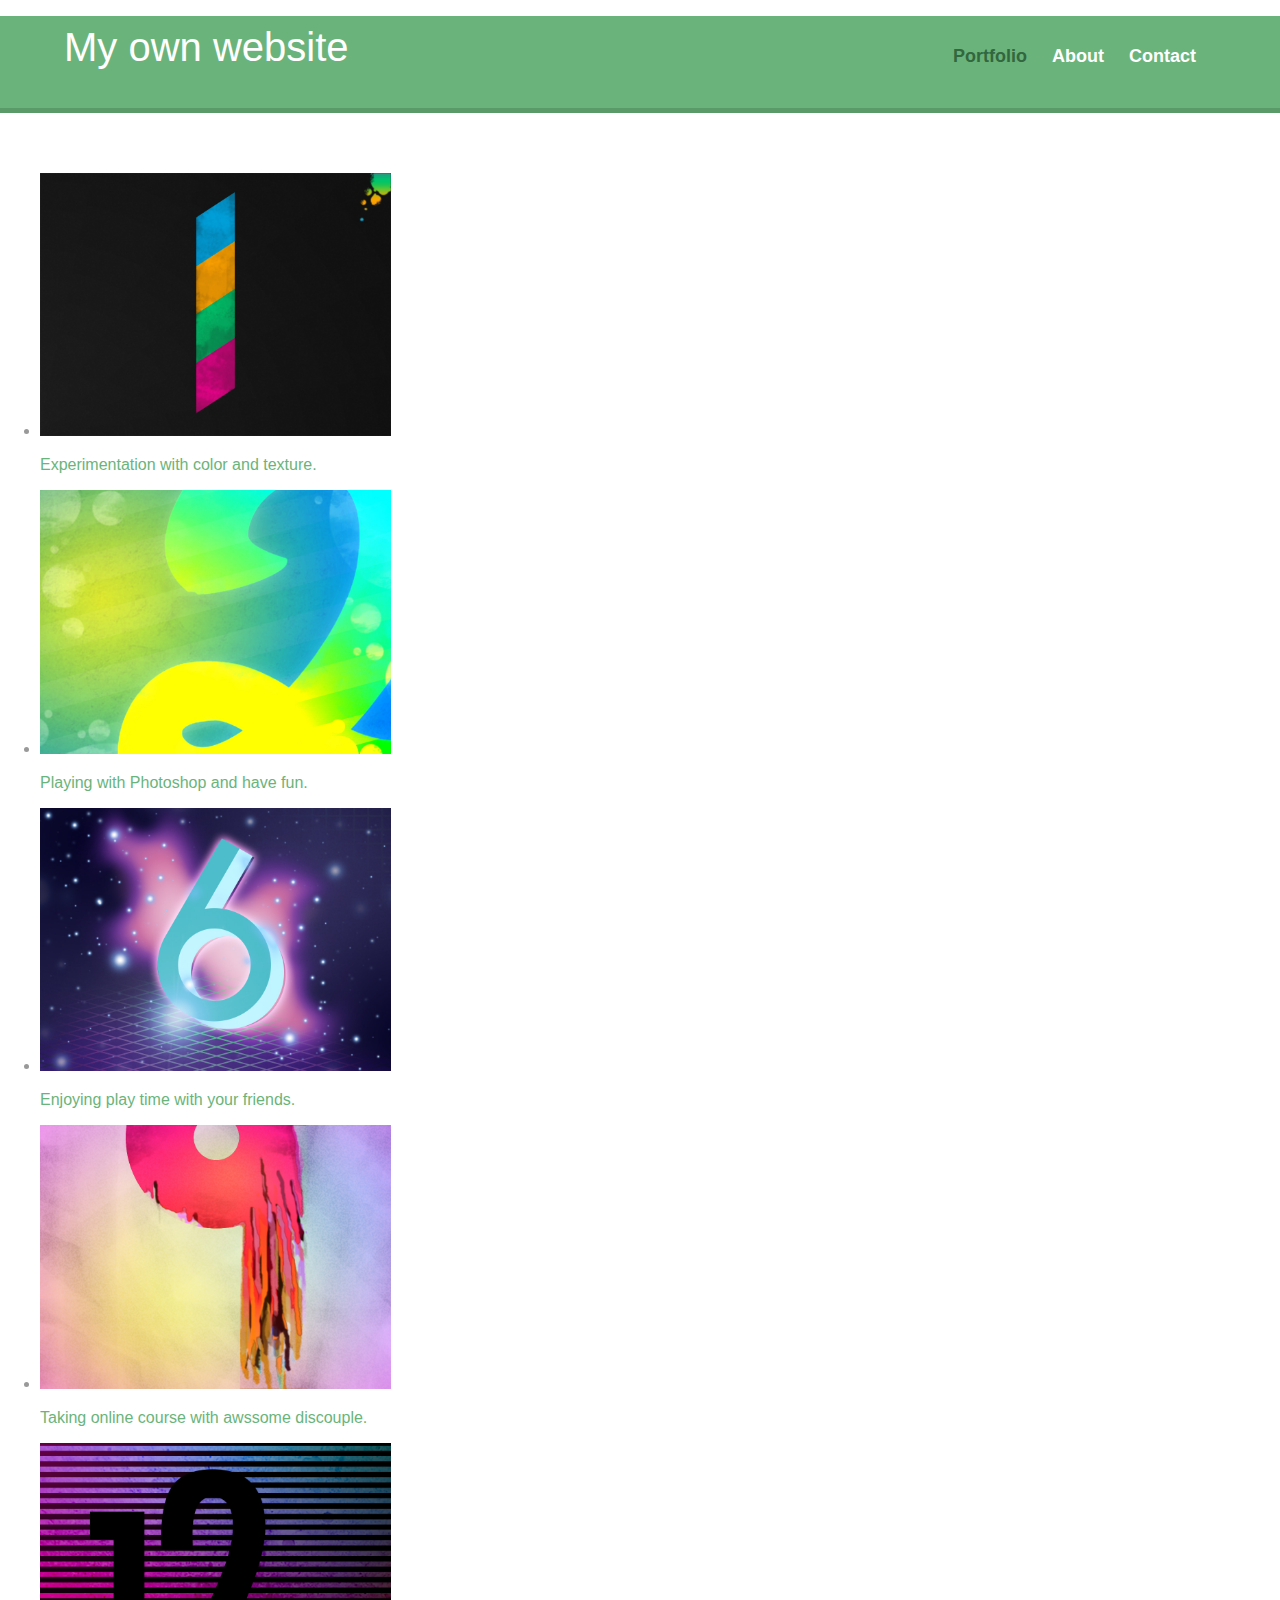
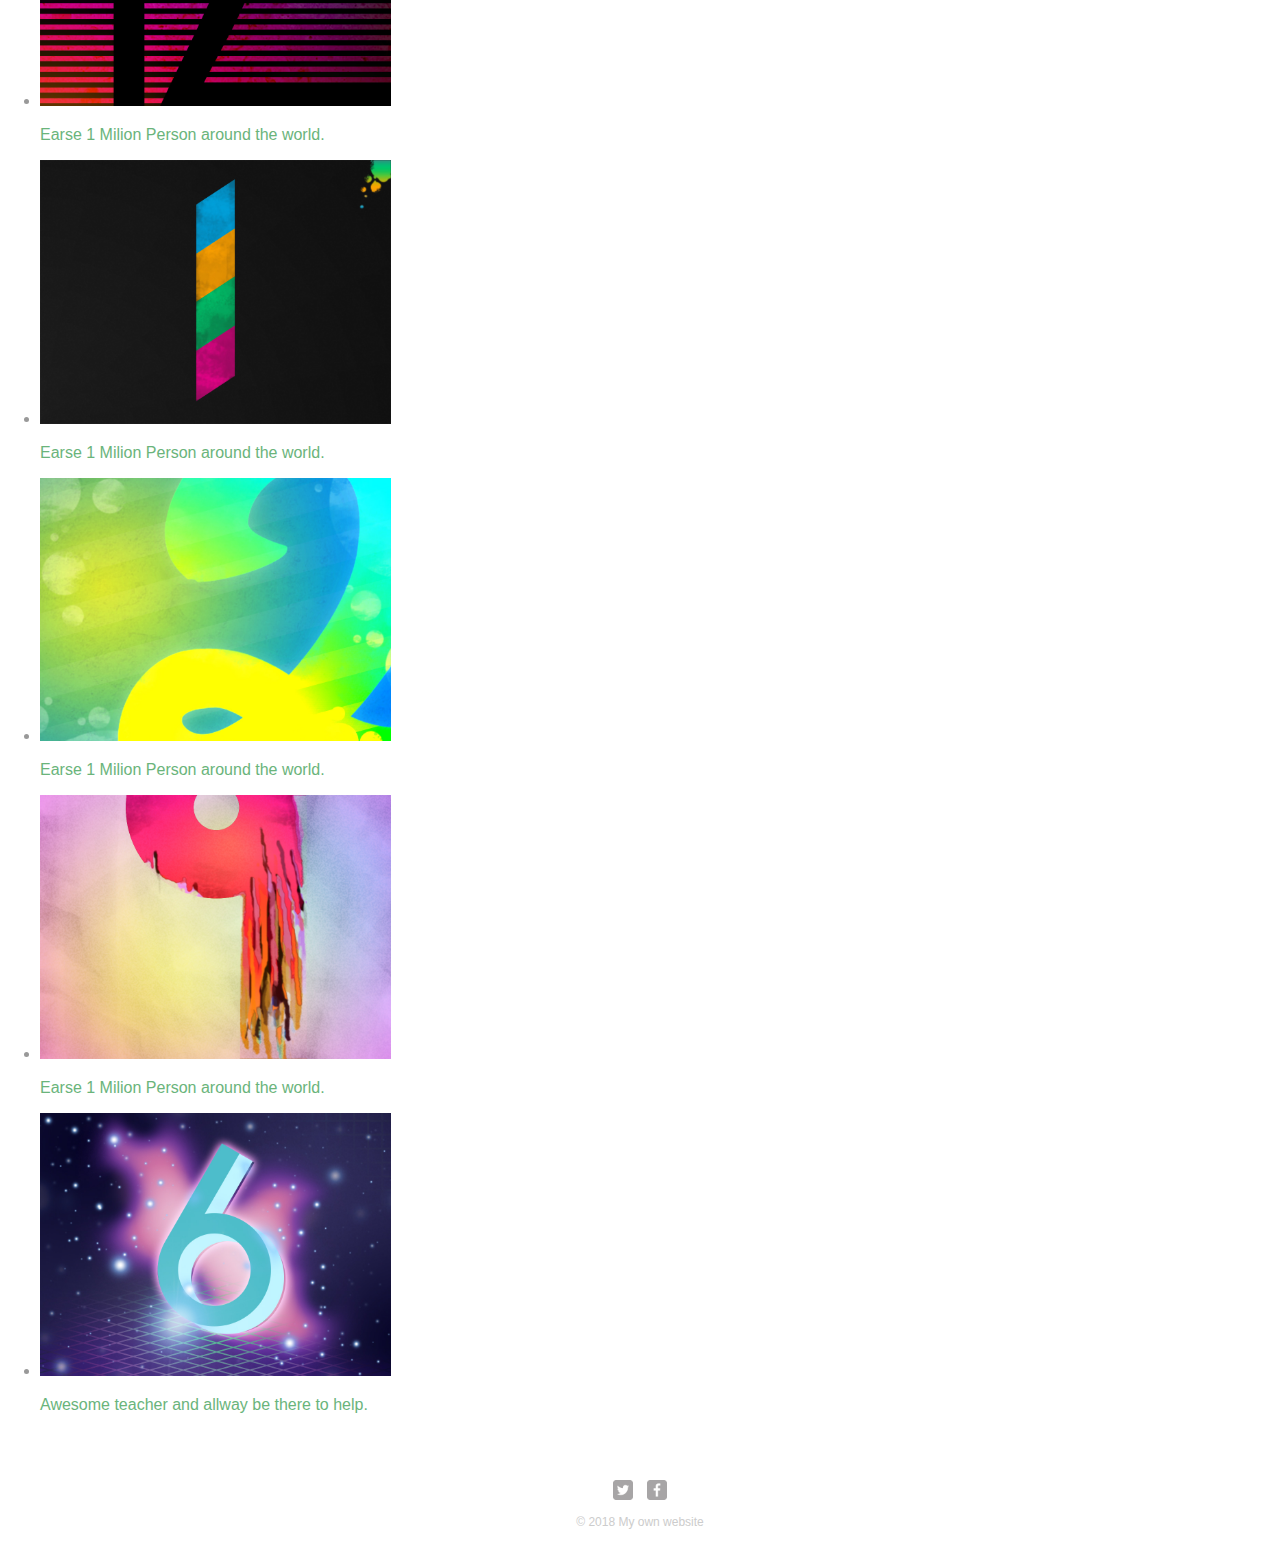
==== HTML_CSS_Demo/index.html @ 59f2068a "Fix layout" ====
<!DOCTYPE html>
<html>
<head>
	<meta charset="utf-8">
	<title>I'm bossing you around!</title>
	<link rel="stylesheet" href="css/normalize.css"/>
	<link rel="stylesheet" href="css/main.css"/>
	<link rel="stylesheet" href="css/responsive.css"/>
	<meta name="viewport" content="width=device-width, initial-scale=1.0">
</head>
<body>
	<header>
		<a href="index.html" id="logo">
			<h1>My own website</h1>
			<h2>Designer</h2>
		</a>
		<nav>
			<ul>
				<li><a href="index.html" class="selected">Portfolio</a></li>
				<li><a href="about.html">About</a></li>
				<li><a href="contact.html">Contact</a></li>
			</ul>
		</nav>
	</header>
	<div id="wrapper">
	<section>
		<ul id="gallery">
			<li>
				<a href="img/numbers-01.jpg">
					<img src="img/numbers-01.jpg" alt="no1">
					<p>Experimentation with color and texture.</p>
				</a>
			</li>
			
			<li>
				<a href="img/numbers-02.jpg">
					<img src="img/numbers-02.jpg" alt="no1">
					<p>Playing with Photoshop and have fun.</p>
				</a>
			</li>
			
			<li>
				<a href="img/numbers-06.jpg">
					<img src="img/numbers-06.jpg" alt="no1">
					<p>Enjoying play time with your friends.</p>
				</a>
			</li>
			
			<li>
				<a href="img/numbers-09.jpg">
					<img src="img/numbers-09.jpg" alt="no1">
					<p>Taking online course with awssome discouple.</p>
				</a>
			</li>
			
			<li>
				<a href="img/numbers-12.jpg">
					<img src="img/numbers-12.jpg" alt="no1">
					<p>Earse 1 Milion Person around the world.</p>
				</a>
			</li>
			
			<li>
				<a href="img/numbers-01.jpg">
					<img src="img/numbers-01.jpg" alt="no1">
					<p>Earse 1 Milion Person around the world.</p>
				</a>
			</li>
			
			<li>
				<a href="img/numbers-02.jpg">
					<img src="img/numbers-02.jpg" alt="no1">
					<p>Earse 1 Milion Person around the world.</p>
				</a>
			</li>
			
			<li>
				<a href="img/numbers-09.jpg">
					<img src="img/numbers-09.jpg" alt="no1">
					<p>Earse 1 Milion Person around the world.</p>
				</a>
			</li>
			
			<li>
				<a href="img/numbers-06.jpg">
					<img src="img/numbers-06.jpg" alt="no1">
					<p>Awesome teacher and allway be there to help.</p>
				</a>
			</li>
		</ul>
	</section>
	<footer>
		<a href="https://twiter.com">
			<img src="img/twitter-wrap.png" alt="twitter-icon" class="social-icon"/>
		</a>
		<a href="https://fb.com" >
			<img src="img/facebook-wrap.png" alt="facebook-icon" class="social-icon"/>
		</a>
		<p>&copy; 2018 My own website</p>
	</footer>
	</div>
</body>
</html>
---- HTML_CSS_Demo/css/main.css ----
/*
	
*/

body{
  font-family: 'Open Sans', sans-serif;
  margin: 0;
  background-color: #fff;
  color: #999;
}
a {
  text-decoration: none;
  color: #6ab47b;
}
img {
  max-width: 100%;
  border: 0;
}

h1, h4 {
  color: #fff;
}
h4{
  margin: -5px 0 0;
  font-weight: normal;
}
/*
	Header
*/

header {
  float: left;
  width: 100%;
  background-color: #6ab47b;
  border-color: #599a68;
  margin-bottom: 50px;
 
}
#header-left{
  padding: 5px 0 0 0;
  margin-left: 0%;
}
#logo {
  text-align: center;
  margin: 0;
}

h1 {
  font-family: 'Changa One', sans-serif;
  margin: 15px 0;
  font-size: 1.75em;
  font-weight: normal;
  line-height: 0.8em;
}

h2 {
  font-size: 0.75em;
  margin: -5px 0 0;
  font-weight: normal;
}
main {

  max-width: 940px;
  margin: 0 auto;
  padding: 0 5%;
}

/*
	Nav
*/

nav {
  float: left;
  text-align: center;
  padding: 10px 0;
  margin: 20px 0 0;
  width: 100%;
}

nav ul {
  list-style: none;
  margin: 0 10px;
  padding: 0;
}

nav li {
  display: inline-block;
}
nav a {
  font-weight: 800;
  padding: 15px 10px;
}
nav a, nav a:visited {
  color: #fff;
}
nav a.selected, nav a:hover {
  color: #32673f;
}
/*
	Section
*/

#listImage {
  margin: 0;
  padding: 0;
  list-style: none;
}

#listImage li {
  float: left;
  width: 45%;
  margin: 2.5%;
  background-color: #f5f5f5;
  color: #bdc3c7;
}

#listImage li a p {
  margin: 0;
  padding: 5%;
  font-size: 0.75em;
  color: #bdc3c7
}

/*
	Footer
*/
footer {
  font-size: 0.75em;
  text-align: center;
  clear: both;
  padding-top: 50px;
  color: #ccc;
}
.social-icon {
  width: 20px;
  height: 20px;
  margin: 0 5px;
}
/* End Index.html */
/*Start contact.html: */
  #primary {
    width: 50%;
    float: left;
  }
  
  #secondary {
    width: 40%;
    float: right;
  }
/* End contact.html */
/* Start about.html: */
  
  .profile-photo {
    float: left;
    margin: 0 5% 80px 0;
  }
/* End about.html */
/* Start responsive */
@media screen and (min-width: 480px){
  #listImage li {
      width: 28%;
  }
  #listImage li:nth-child(3n + 1) {
    clear: left;
  }
}
@media screen and (min-width: 660px) {
  nav {
    background: none;
    float: right;
    margin-right: 5%;
    text-align: right;
    width: 45%;
  }
  
  #header-left {
    float: left;
    margin: 0 0 30px 0;
    margin-left: 5%;
    text-align: left;
    width: 45%;
  }
  #logo{
    text-align: left;
    margin: 0;
  }
  header {
    border-bottom: 5px solid #599a68;
    margin-bottom: 60px;
  }
}
/* End responsive */
---- HTML_CSS_Demo/css/responsive.css ----
@media screen and (min-width: 480px){
	
	/* 
	================ CONTACT PAGE ================
	*/
	#primary{
		width:50%;
		float:left;
	}
	#secondary{
		width:40%;
		float:right;
	}
	
	/*
	================= PORTFOLIO PAGE =================
	*/
	#gallery li{
		width:28.3333333%;
	}
	
	#gallery li:nth-child(3n+1){
		clear:left;
	}
	
	/*
	================== ABOUT PAGE ==============
	*/
	.profile-photo{
		float:left;
		margin:0 5% 80px 0;
	}
}
@media screen and (min-width: 660px){
	/*
	============== HEADER =================
	*/
	nav{
		background:none;
		float:right;
		font-size:1.125em;
		text-align:right;
		width:45%;
	}
	#logo{
		float:left;
		margin-left:5%;
		text-align:left;
		width:45%;
	}
	h1{
		font-size:2.5em;
	}
	h2{
		font-size:0.825em;
		margin-bottom:20px;
	}
	header{
		border-bottom:5px solid #599a68;
		margin-bottom:60px;
	}
}
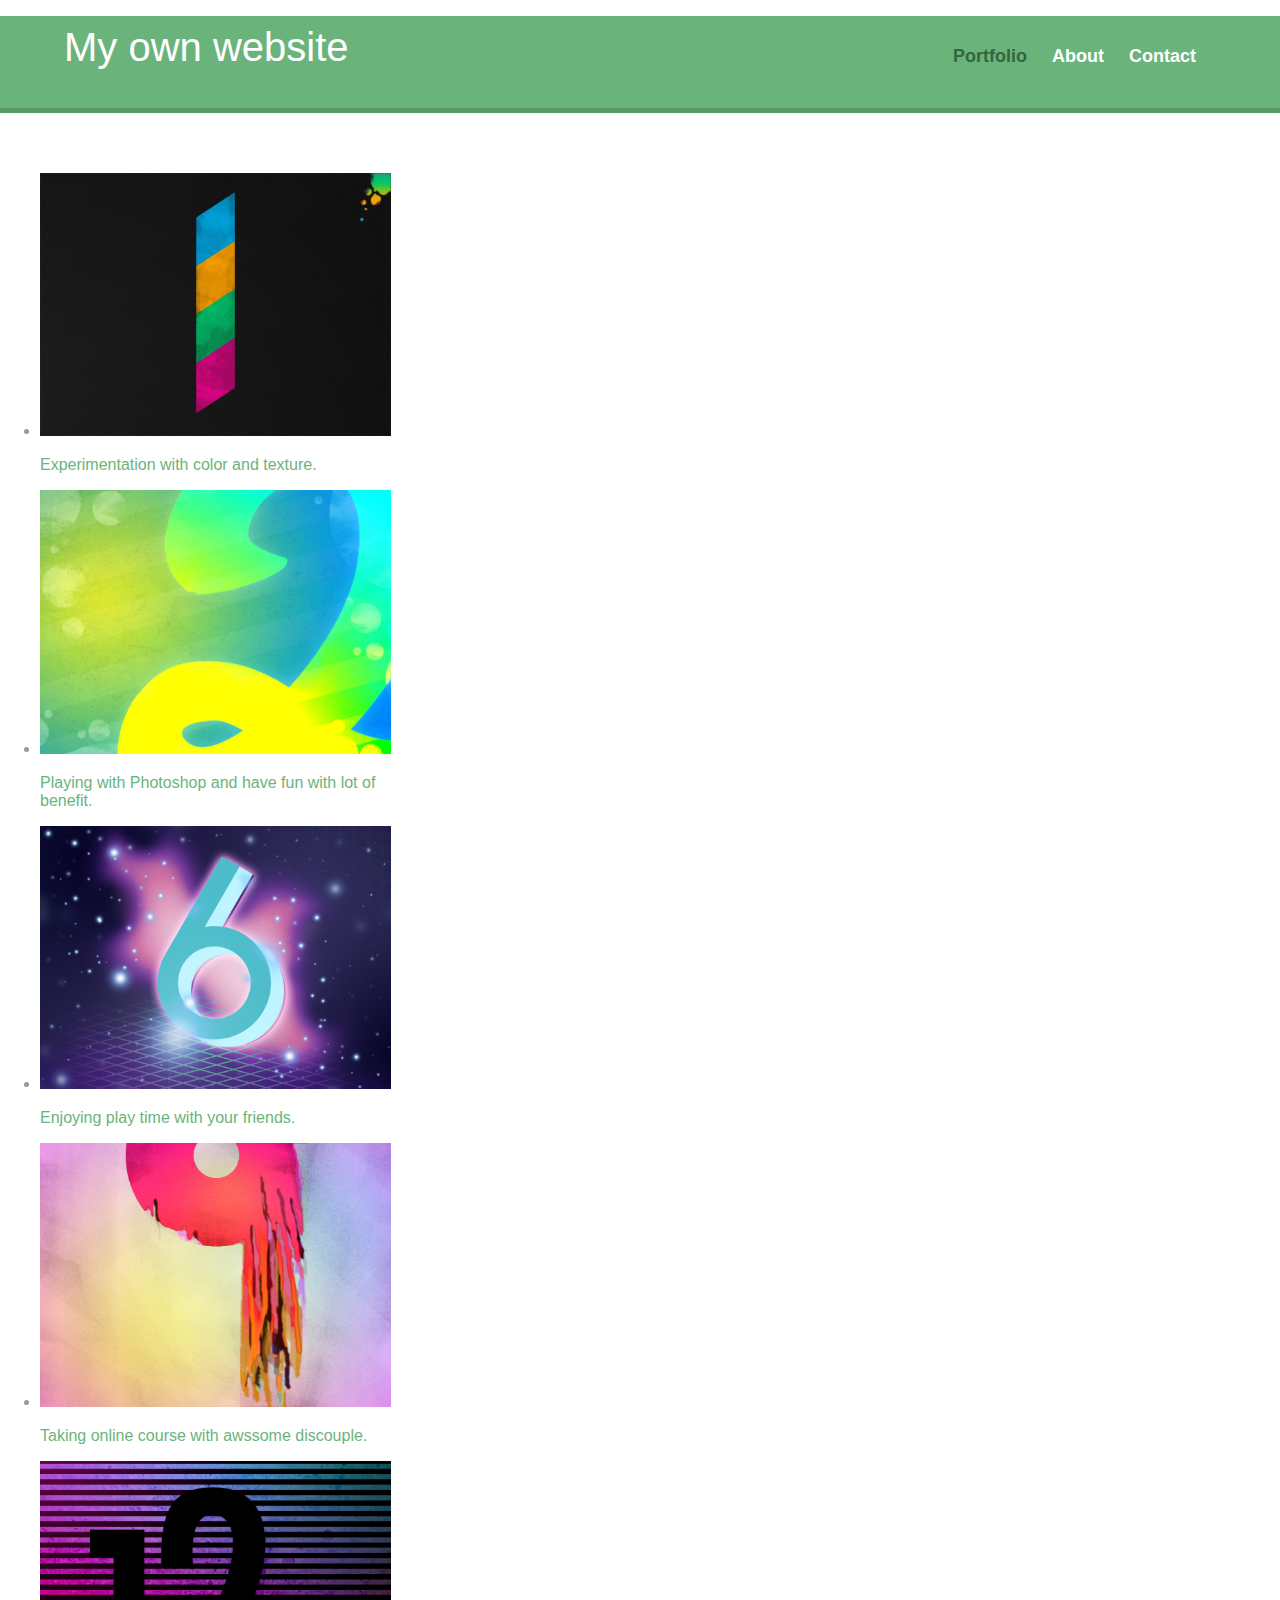
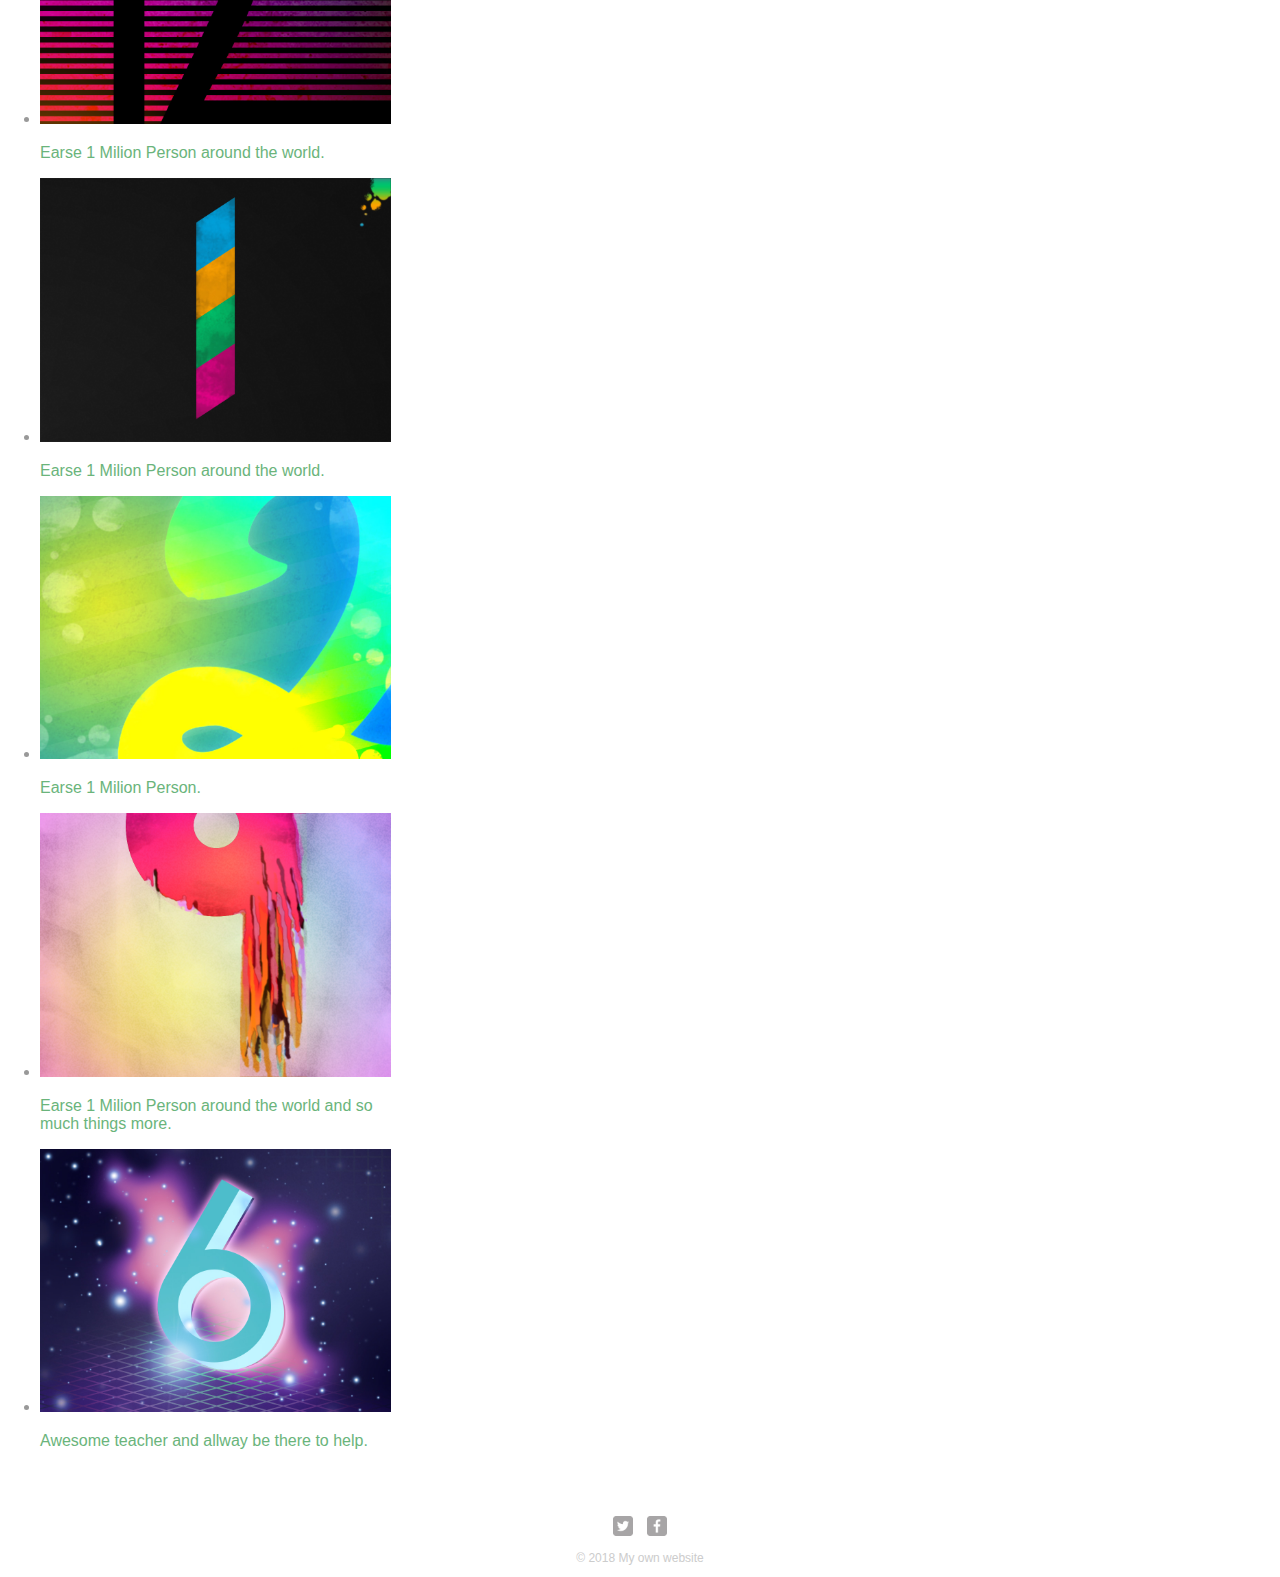
==== commit 447bf5e8: "Đã fix bug layout khi 2 cột với đô dài text khác nhau" ====
--- a/HTML_CSS_Demo/index.html
+++ b/HTML_CSS_Demo/index.html
@@ -35,7 +35,7 @@
 			<li>
 				<a href="img/numbers-02.jpg">
 					<img src="img/numbers-02.jpg" alt="no1">
-					<p>Playing with Photoshop and have fun.</p>
+					<p>Playing with Photoshop and have fun with lot of benefit.</p>
 				</a>
 			</li>
 			
@@ -70,14 +70,14 @@
 			<li>
 				<a href="img/numbers-02.jpg">
 					<img src="img/numbers-02.jpg" alt="no1">
-					<p>Earse 1 Milion Person around the world.</p>
+					<p>Earse 1 Milion Person.</p>
 				</a>
 			</li>
 			
 			<li>
 				<a href="img/numbers-09.jpg">
 					<img src="img/numbers-09.jpg" alt="no1">
-					<p>Earse 1 Milion Person around the world.</p>
+					<p>Earse 1 Milion Person around the world and so much things more.</p>
 				</a>
 			</li>
 			
--- a/HTML_CSS_Demo/css/responsive.css
+++ b/HTML_CSS_Demo/css/responsive.css
@@ -1,4 +1,8 @@
-
+@media screen and (max-width: 479px){
+	#gallery li:nth-child(2n){
+		clear:right;
+	}
+}
 @media screen and (min-width: 480px){
 	
 	/* 
@@ -23,6 +27,8 @@
 	#gallery li:nth-child(3n+1){
 		clear:left;
 	}
+	
+	
 	
 	/*
 	================== ABOUT PAGE ==============
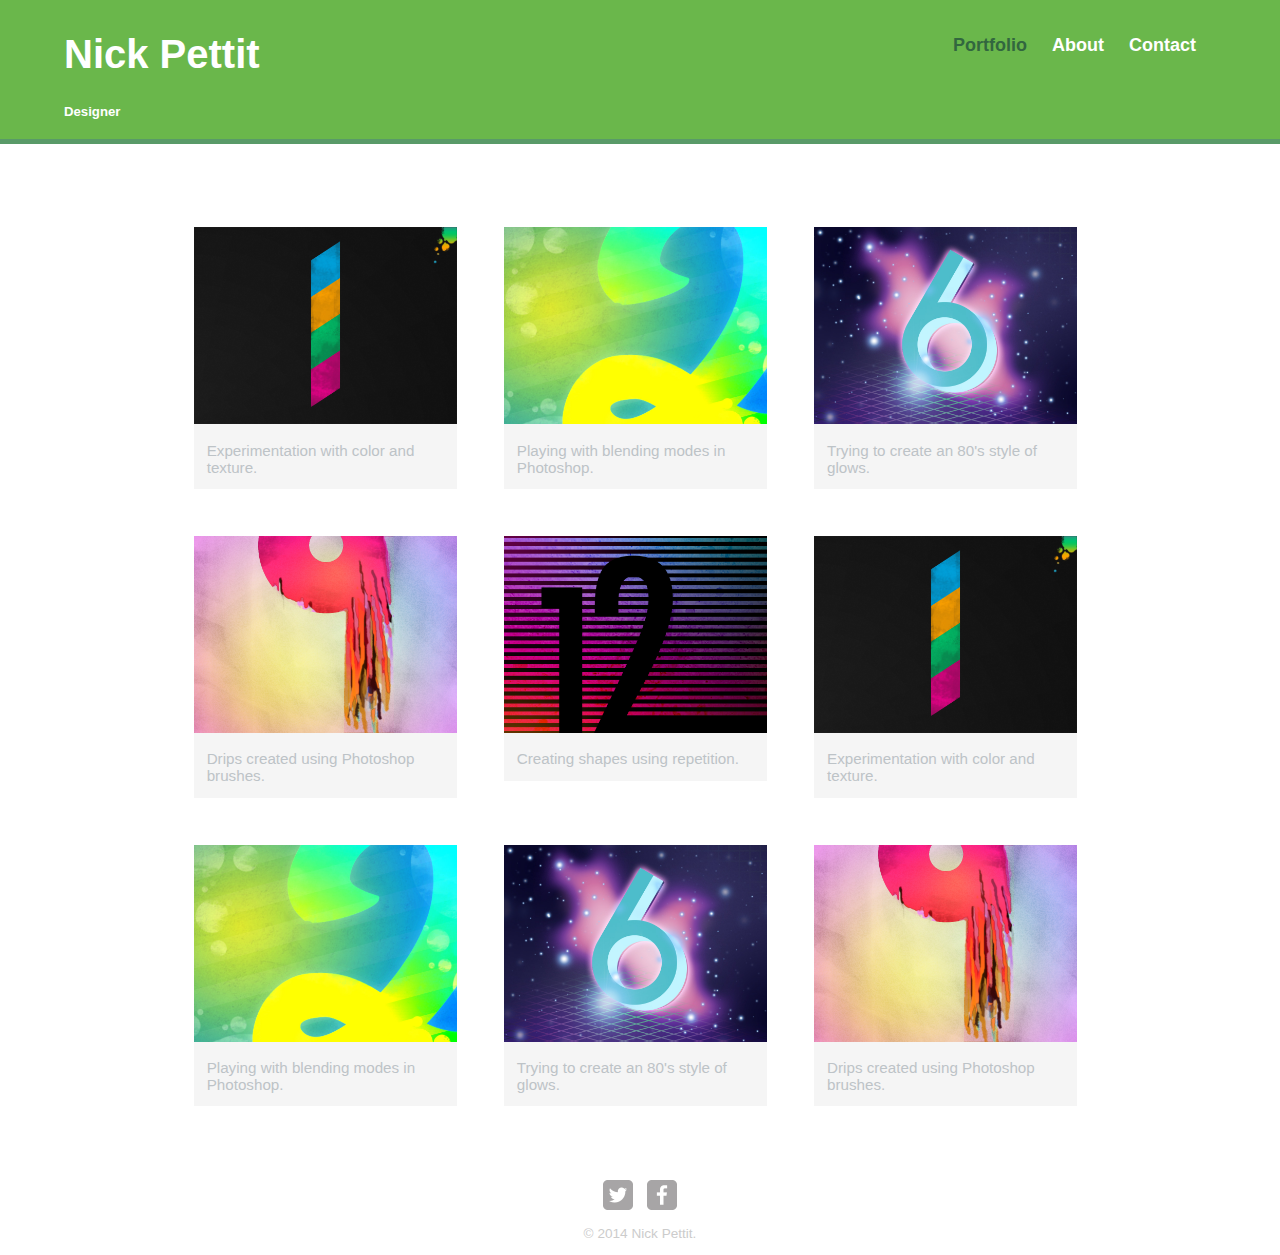
==== commit 08a483ac: "Add responsive" ====
--- a/HTML_CSS_Demo/index.html
+++ b/HTML_CSS_Demo/index.html
@@ -1,103 +1,101 @@
-<!DOCTYPE html>
 <html>
+
 <head>
-	<meta charset="utf-8">
-	<title>I'm bossing you around!</title>
-	<link rel="stylesheet" href="css/normalize.css"/>
-	<link rel="stylesheet" href="css/main.css"/>
-	<link rel="stylesheet" href="css/responsive.css"/>
-	<meta name="viewport" content="width=device-width, initial-scale=1.0">
+  <meta charset="utf-8">
+  <title>Nick Pettit Designer</title>
+  <link rel="stylesheet" href="css/normal.css">
+  <link rel="stylesheet" href="css/style.css">
+  <link rel="stylesheet" href="css/responsive.css">
+  <meta name="viewport" content="width=device-width, initial-sacle=1.0">
+
 </head>
+
 <body>
-	<header>
-		<a href="index.html" id="logo">
-			<h1>My own website</h1>
-			<h2>Designer</h2>
-		</a>
-		<nav>
-			<ul>
-				<li><a href="index.html" class="selected">Portfolio</a></li>
-				<li><a href="about.html">About</a></li>
-				<li><a href="contact.html">Contact</a></li>
-			</ul>
-		</nav>
-	</header>
-	<div id="wrapper">
-	<section>
-		<ul id="gallery">
-			<li>
-				<a href="img/numbers-01.jpg">
-					<img src="img/numbers-01.jpg" alt="no1">
-					<p>Experimentation with color and texture.</p>
-				</a>
-			</li>
-			
-			<li>
-				<a href="img/numbers-02.jpg">
-					<img src="img/numbers-02.jpg" alt="no1">
-					<p>Playing with Photoshop and have fun with lot of benefit.</p>
-				</a>
-			</li>
-			
-			<li>
-				<a href="img/numbers-06.jpg">
-					<img src="img/numbers-06.jpg" alt="no1">
-					<p>Enjoying play time with your friends.</p>
-				</a>
-			</li>
-			
-			<li>
-				<a href="img/numbers-09.jpg">
-					<img src="img/numbers-09.jpg" alt="no1">
-					<p>Taking online course with awssome discouple.</p>
-				</a>
-			</li>
-			
-			<li>
-				<a href="img/numbers-12.jpg">
-					<img src="img/numbers-12.jpg" alt="no1">
-					<p>Earse 1 Milion Person around the world.</p>
-				</a>
-			</li>
-			
-			<li>
-				<a href="img/numbers-01.jpg">
-					<img src="img/numbers-01.jpg" alt="no1">
-					<p>Earse 1 Milion Person around the world.</p>
-				</a>
-			</li>
-			
-			<li>
-				<a href="img/numbers-02.jpg">
-					<img src="img/numbers-02.jpg" alt="no1">
-					<p>Earse 1 Milion Person.</p>
-				</a>
-			</li>
-			
-			<li>
-				<a href="img/numbers-09.jpg">
-					<img src="img/numbers-09.jpg" alt="no1">
-					<p>Earse 1 Milion Person around the world and so much things more.</p>
-				</a>
-			</li>
-			
-			<li>
-				<a href="img/numbers-06.jpg">
-					<img src="img/numbers-06.jpg" alt="no1">
-					<p>Awesome teacher and allway be there to help.</p>
-				</a>
-			</li>
-		</ul>
-	</section>
-	<footer>
-		<a href="https://twiter.com">
-			<img src="img/twitter-wrap.png" alt="twitter-icon" class="social-icon"/>
-		</a>
-		<a href="https://fb.com" >
-			<img src="img/facebook-wrap.png" alt="facebook-icon" class="social-icon"/>
-		</a>
-		<p>&copy; 2018 My own website</p>
-	</footer>
-	</div>
+  <header>
+    <a href="index.html" id="logo">
+      <h1>Nick Pettit</h1>
+      <h2>Designer</h2>
+    </a>
+    <nav>
+      <ul>
+        <li><a href="index.html" class="selected">Portfolio</a></li>
+        <li><a href="about.html">About</a></li>
+        <li><a href="contact.html">Contact</a></li>
+      </ul>
+    </nav>
+  </header>
+  <div id="wrapper">
+    <section>
+      <ul id="gallery">
+        <li>
+          <a href="img/numbers-01.jpg">
+            <img src="img/numbers-01.jpg" alt="">
+            <p>Experimentation with color and texture.</p>
+          </a>
+        </li>
+        <li>
+          <a href="img/numbers-02.jpg">
+            <img src="img/numbers-02.jpg" alt="">
+            <p>Playing with blending modes in Photoshop.</p>
+          </a>
+        </li>
+        <li>
+          <a href="img/numbers-06.jpg">
+            <img src="img/numbers-06.jpg" alt="">
+            <p>Trying to create an 80's style of glows.</p>
+          </a>
+        </li>
+        <li>
+          <a href="img/numbers-09.jpg">
+            <img src="img/numbers-09.jpg" alt="">
+            <p>Drips created using Photoshop brushes.</p>
+          </a>
+        </li>
+        <li>
+          <a href="img/numbers-12.jpg">
+            <img src="img/numbers-12.jpg" alt="">
+            <p>Creating shapes using repetition.</p>
+          </a>
+        </li>
+        <li>
+            <a href="img/numbers-01.jpg">
+              <img src="img/numbers-01.jpg" alt="">
+              <p>Experimentation with color and texture.</p>
+            </a>
+          </li>
+          <li>
+            <a href="img/numbers-02.jpg">
+              <img src="img/numbers-02.jpg" alt="">
+              <p>Playing with blending modes in Photoshop.</p>
+            </a>
+          </li>
+          <li>
+            <a href="img/numbers-06.jpg">
+              <img src="img/numbers-06.jpg" alt="">
+              <p>Trying to create an 80's style of glows.</p>
+            </a>
+          </li>
+          <li>
+            <a href="img/numbers-09.jpg">
+              <img src="img/numbers-09.jpg" alt="">
+              <p>Drips created using Photoshop brushes.</p>
+            </a>
+          </li>
+          
+      </ul>
+    </section>
+    <footer>
+      <a href="http://twitter.com/nickrp">
+        <img src="img/twitter-wrap.png" 
+        alt="Twitter Logo"
+        class="social-icon"
+        ></a>
+      <a href="http://facebook.com/nickpettit">
+        <img src="img/facebook-wrap.png"
+         alt="Facebook Logo" class="social-icon"></a>
+      <p>&copy; 2014 Nick Pettit.</p>
+    </footer>
+  </div>
 </body>
-</html>
+
+</html>--- a/HTML_CSS_Demo/css/normal.css
+++ b/HTML_CSS_Demo/css/normal.css
@@ -0,0 +1,527 @@
+/*! normalize.css v1.1.0 | MIT License | git.io/normalize */
+
+/* ==========================================================================
+   HTML5 display definitions
+   ========================================================================== */
+
+/**
+ * Correct `block` display not defined in IE 6/7/8/9 and Firefox 3.
+ */
+
+ article,
+ aside,
+ details,
+ figcaption,
+ figure,
+ footer,
+ header,
+ hgroup,
+ main,
+ nav,
+ section,
+ summary {
+     display: block;
+ }
+ 
+ /**
+  * Correct `inline-block` display not defined in IE 6/7/8/9 and Firefox 3.
+  */
+ 
+ audio,
+ canvas,
+ video {
+     display: inline-block;
+     *display: inline;
+     *zoom: 1;
+ }
+ 
+ /**
+  * Prevent modern browsers from displaying `audio` without controls.
+  * Remove excess height in iOS 5 devices.
+  */
+ 
+ audio:not([controls]) {
+     display: none;
+     height: 0;
+ }
+ 
+ /**
+  * Address styling not present in IE 7/8/9, Firefox 3, and Safari 4.
+  * Known issue: no IE 6 support.
+  */
+ 
+ [hidden] {
+     display: none;
+ }
+ 
+ /* ==========================================================================
+    Base
+    ========================================================================== */
+ 
+ /**
+  * 1. Correct text resizing oddly in IE 6/7 when body `font-size` is set using
+  *    `em` units.
+  * 2. Prevent iOS text size adjust after orientation change, without disabling
+  *    user zoom.
+  */
+ 
+ html {
+     font-size: 100%; /* 1 */
+     -webkit-text-size-adjust: 100%; /* 2 */
+     -ms-text-size-adjust: 100%; /* 2 */
+ }
+ 
+ /**
+  * Address `font-family` inconsistency between `textarea` and other form
+  * elements.
+  */
+ 
+ html,
+ button,
+ input,
+ select,
+ textarea {
+     font-family: sans-serif;
+ }
+ 
+ /**
+  * Address margins handled incorrectly in IE 6/7.
+  */
+ 
+ body {
+     margin: 0;
+ }
+ 
+ /* ==========================================================================
+    Links
+    ========================================================================== */
+ 
+ /**
+  * Address `outline` inconsistency between Chrome and other browsers.
+  */
+ 
+ a:focus {
+     outline: thin dotted;
+ }
+ 
+ /**
+  * Improve readability when focused and also mouse hovered in all browsers.
+  */
+ 
+ a:active,
+ a:hover {
+     outline: 0;
+ }
+ 
+ /* ==========================================================================
+    Typography
+    ========================================================================== */
+ 
+ /**
+  * Address font sizes and margins set differently in IE 6/7.
+  * Address font sizes within `section` and `article` in Firefox 4+, Safari 5,
+  * and Chrome.
+  */
+ 
+ h1 {
+     font-size: 2em;
+     margin: 0.67em 0;
+ }
+ 
+ h2 {
+     font-size: 1.5em;
+     margin: 0.83em 0;
+ }
+ 
+ h3 {
+     font-size: 1.17em;
+     margin: 1em 0;
+ }
+ 
+ h4 {
+     font-size: 1em;
+     margin: 1.33em 0;
+ }
+ 
+ h5 {
+     font-size: 0.83em;
+     margin: 1.67em 0;
+ }
+ 
+ h6 {
+     font-size: 0.67em;
+     margin: 2.33em 0;
+ }
+ 
+ /**
+  * Address styling not present in IE 7/8/9, Safari 5, and Chrome.
+  */
+ 
+ abbr[title] {
+     border-bottom: 1px dotted;
+ }
+ 
+ /**
+  * Address style set to `bolder` in Firefox 3+, Safari 4/5, and Chrome.
+  */
+ 
+ b,
+ strong {
+     font-weight: bold;
+ }
+ 
+ blockquote {
+     margin: 1em 40px;
+ }
+ 
+ /**
+  * Address styling not present in Safari 5 and Chrome.
+  */
+ 
+ dfn {
+     font-style: italic;
+ }
+ 
+ /**
+  * Address differences between Firefox and other browsers.
+  * Known issue: no IE 6/7 normalization.
+  */
+ 
+ hr {
+     -moz-box-sizing: content-box;
+     box-sizing: content-box;
+     height: 0;
+ }
+ 
+ /**
+  * Address styling not present in IE 6/7/8/9.
+  */
+ 
+ mark {
+     background: #ff0;
+     color: #000;
+ }
+ 
+ /**
+  * Address margins set differently in IE 6/7.
+  */
+ 
+ p,
+ pre {
+     margin: 1em 0;
+ }
+ 
+ /**
+  * Correct font family set oddly in IE 6, Safari 4/5, and Chrome.
+  */
+ 
+ code,
+ kbd,
+ pre,
+ samp {
+     font-family: monospace, serif;
+     _font-family: 'courier new', monospace;
+     font-size: 1em;
+ }
+ 
+ /**
+  * Improve readability of pre-formatted text in all browsers.
+  */
+ 
+ pre {
+     white-space: pre;
+     white-space: pre-wrap;
+     word-wrap: break-word;
+ }
+ 
+ /**
+  * Address CSS quotes not supported in IE 6/7.
+  */
+ 
+ q {
+     quotes: none;
+ }
+ 
+ /**
+  * Address `quotes` property not supported in Safari 4.
+  */
+ 
+ q:before,
+ q:after {
+     content: '';
+     content: none;
+ }
+ 
+ /**
+  * Address inconsistent and variable font size in all browsers.
+  */
+ 
+ small {
+     font-size: 80%;
+ }
+ 
+ /**
+  * Prevent `sub` and `sup` affecting `line-height` in all browsers.
+  */
+ 
+ sub,
+ sup {
+     font-size: 75%;
+     line-height: 0;
+     position: relative;
+     vertical-align: baseline;
+ }
+ 
+ sup {
+     top: -0.5em;
+ }
+ 
+ sub {
+     bottom: -0.25em;
+ }
+ 
+ /* ==========================================================================
+    Lists
+    ========================================================================== */
+ 
+ /**
+  * Address margins set differently in IE 6/7.
+  */
+ 
+ dl,
+ menu,
+ ol,
+ ul {
+     margin: 1em 0;
+ }
+ 
+ dd {
+     margin: 0 0 0 40px;
+ }
+ 
+ /**
+  * Address paddings set differently in IE 6/7.
+  */
+ 
+ menu,
+ ol,
+ ul {
+     padding: 0 0 0 40px;
+ }
+ 
+ /**
+  * Correct list images handled incorrectly in IE 7.
+  */
+ 
+ nav ul,
+ nav ol {
+     list-style: none;
+     list-style-image: none;
+ }
+ 
+ /* ==========================================================================
+    Embedded content
+    ========================================================================== */
+ 
+ /**
+  * 1. Remove border when inside `a` element in IE 6/7/8/9 and Firefox 3.
+  * 2. Improve image quality when scaled in IE 7.
+  */
+ 
+ img {
+     border: 0; /* 1 */
+     -ms-interpolation-mode: bicubic; /* 2 */
+ }
+ 
+ /**
+  * Correct overflow displayed oddly in IE 9.
+  */
+ 
+ svg:not(:root) {
+     overflow: hidden;
+ }
+ 
+ /* ==========================================================================
+    Figures
+    ========================================================================== */
+ 
+ /**
+  * Address margin not present in IE 6/7/8/9, Safari 5, and Opera 11.
+  */
+ 
+ figure {
+     margin: 0;
+ }
+ 
+ /* ==========================================================================
+    Forms
+    ========================================================================== */
+ 
+ /**
+  * Correct margin displayed oddly in IE 6/7.
+  */
+ 
+ form {
+     margin: 0;
+ }
+ 
+ /**
+  * Define consistent border, margin, and padding.
+  */
+ 
+ fieldset {
+     border: 1px solid #c0c0c0;
+     margin: 0 2px;
+     padding: 0.35em 0.625em 0.75em;
+ }
+ 
+ /**
+  * 1. Correct color not being inherited in IE 6/7/8/9.
+  * 2. Correct text not wrapping in Firefox 3.
+  * 3. Correct alignment displayed oddly in IE 6/7.
+  */
+ 
+ legend {
+     border: 0; /* 1 */
+     padding: 0;
+     white-space: normal; /* 2 */
+     *margin-left: -7px; /* 3 */
+ }
+ 
+ /**
+  * 1. Correct font size not being inherited in all browsers.
+  * 2. Address margins set differently in IE 6/7, Firefox 3+, Safari 5,
+  *    and Chrome.
+  * 3. Improve appearance and consistency in all browsers.
+  */
+ 
+ button,
+ input,
+ select,
+ textarea {
+     font-size: 100%; /* 1 */
+     margin: 0; /* 2 */
+     vertical-align: baseline; /* 3 */
+     *vertical-align: middle; /* 3 */
+ }
+ 
+ /**
+  * Address Firefox 3+ setting `line-height` on `input` using `!important` in
+  * the UA stylesheet.
+  */
+ 
+ button,
+ input {
+     line-height: normal;
+ }
+ 
+ /**
+  * Address inconsistent `text-transform` inheritance for `button` and `select`.
+  * All other form control elements do not inherit `text-transform` values.
+  * Correct `button` style inheritance in Chrome, Safari 5+, and IE 6+.
+  * Correct `select` style inheritance in Firefox 4+ and Opera.
+  */
+ 
+ button,
+ select {
+     text-transform: none;
+ }
+ 
+ /**
+  * 1. Avoid the WebKit bug in Android 4.0.* where (2) destroys native `audio`
+  *    and `video` controls.
+  * 2. Correct inability to style clickable `input` types in iOS.
+  * 3. Improve usability and consistency of cursor style between image-type
+  *    `input` and others.
+  * 4. Remove inner spacing in IE 7 without affecting normal text inputs.
+  *    Known issue: inner spacing remains in IE 6.
+  */
+ 
+ button,
+ html input[type="button"], /* 1 */
+ input[type="reset"],
+ input[type="submit"] {
+     -webkit-appearance: button; /* 2 */
+     cursor: pointer; /* 3 */
+     *overflow: visible;  /* 4 */
+ }
+ 
+ /**
+  * Re-set default cursor for disabled elements.
+  */
+ 
+ button[disabled],
+ html input[disabled] {
+     cursor: default;
+ }
+ 
+ /**
+  * 1. Address box sizing set to content-box in IE 8/9.
+  * 2. Remove excess padding in IE 8/9.
+  * 3. Remove excess padding in IE 7.
+  *    Known issue: excess padding remains in IE 6.
+  */
+ 
+ input[type="checkbox"],
+ input[type="radio"] {
+     box-sizing: border-box; /* 1 */
+     padding: 0; /* 2 */
+     *height: 13px; /* 3 */
+     *width: 13px; /* 3 */
+ }
+ 
+ /**
+  * 1. Address `appearance` set to `searchfield` in Safari 5 and Chrome.
+  * 2. Address `box-sizing` set to `border-box` in Safari 5 and Chrome
+  *    (include `-moz` to future-proof).
+  */
+ 
+ input[type="search"] {
+     -webkit-appearance: textfield; /* 1 */
+     -moz-box-sizing: content-box;
+     -webkit-box-sizing: content-box; /* 2 */
+     box-sizing: content-box;
+ }
+ 
+ /**
+  * Remove inner padding and search cancel button in Safari 5 and Chrome
+  * on OS X.
+  */
+ 
+ input[type="search"]::-webkit-search-cancel-button,
+ input[type="search"]::-webkit-search-decoration {
+     -webkit-appearance: none;
+ }
+ 
+ /**
+  * Remove inner padding and border in Firefox 3+.
+  */
+ 
+ button::-moz-focus-inner,
+ input::-moz-focus-inner {
+     border: 0;
+     padding: 0;
+ }
+ 
+ /**
+  * 1. Remove default vertical scrollbar in IE 6/7/8/9.
+  * 2. Improve readability and alignment in all browsers.
+  */
+ 
+ textarea {
+     overflow: auto; /* 1 */
+     vertical-align: top; /* 2 */
+ }
+ 
+ /* ==========================================================================
+    Tables
+    ========================================================================== */
+ 
+ /**
+  * Remove most spacing between table cells.
+  */
+ 
+ table {
+     border-collapse: collapse;
+     border-spacing: 0;
+ }--- a/HTML_CSS_Demo/css/style.css
+++ b/HTML_CSS_Demo/css/style.css
@@ -0,0 +1,140 @@
+a{
+  text-decoration: none;
+}
+#content{
+  max-width: 940px;
+  margin: 0 auto;
+  background-color: orange;
+  padding: 0 5%;
+}
+#logo{
+  text-align: center;
+  margin: 0;
+
+}
+a{
+  color: #6ab74b;
+}
+
+#wrapper {
+  max-width: 940px;
+  margin: 0 auto;
+  padding: 0 5%;
+}
+header{
+  background-color: #6ab74b;
+  border-color: #599a68;
+  float: left;
+  margin : 0 0 30px 0;
+  padding: 5px 0 0 0;
+  width: 100%;
+}
+h1,  h2{
+  color: #fff;
+}
+nav{
+  background: #599a68;
+text-align: center;
+font-weight: bold;
+padding: 10px 0;
+margin: 20px 0 0;
+}
+nav a, nav a:visited{
+  color:#fff;
+}
+nav a.selected, nav a:hover{
+  color: #32673f;
+}
+body{
+  background-color: #fff;
+  color: #999;
+}
+img{
+  max-width: 100%;
+}
+#gallery{
+  margin: 0;
+  padding: 0;
+  list-style: none;
+}
+#gallery li {
+  background-color: #f5f5f5;
+  float:left;
+  width: 45%;
+  margin: 2.5%;
+  color: #bdc3c7;
+ }
+ footer{
+  font-size: 0.85em;
+  text-align: center;
+  padding-top: 50px;
+  color: #ccc;
+  clear: both;
+ }
+ #gallery li a p{
+
+  margin: 0;
+  padding: 5%;
+  font-size: 0.95em;
+  color: #bdc3c7;
+
+
+ }
+ nav ul {
+   list-style: none;
+   margin: 0 10px;
+   padding :0;
+ }
+ nav li{
+   display: inline-block;
+ }
+ nav a{
+   font-weight: 800;
+   padding: 15px 10px;
+ }
+
+
+ .social-icon{
+   width: 30px;
+   height: 30px;
+   margin: 0 5px;
+ }
+ .profile-photo{
+   display: block;
+   max-width: 150px;
+   margin: 0 auto 30px;
+   border-radius: 100%;
+ }
+ h3{
+  margin: 0 0 1em 0;
+ }
+ .contact-info{
+list-style: none;
+padding: 0;
+margin: 0;
+font-size: 0.9em;
+
+ }
+ .contact-info a{
+   display: block;
+   min-height: 20px;
+   background-repeat: no-repeat;
+   background-size: 20px 20px;
+   padding: 0 0 0 30px;
+   margin: 0 0 10px;
+ }
+ .contact-info li.phone a{
+  background-image: url('../img/phone.png');
+
+ }
+ .contact-info li.mail a{
+  background-image: url('../img/mail.png');
+
+ }.contact-info li.twitter a{
+  background-image: url('../img/twitter.png');
+
+ }
+
+
+
+
--- a/HTML_CSS_Demo/css/responsive.css
+++ b/HTML_CSS_Demo/css/responsive.css
@@ -1,69 +1,53 @@
-@media screen and (max-width: 479px){
-	#gallery li:nth-child(2n){
-		clear:right;
-	}
+@media screen and (min-width: 500px){
+    #primary{
+        width: 50%;
+        float: left;
+
+    }
+    #secondary{
+        width: 40%;
+        float: right;
+    }
+     #gallery li{
+        width: 28%;
+    }
+    
+    #gallery li:nth-child(0n){
+    clear: left;
+    }
+    
+    .profile-photo{
+        float: left;
+        margin: 0 5% 80px 0;
+    }
+
+
+
 }
-@media screen and (min-width: 480px){
-	
-	/* 
-	================ CONTACT PAGE ================
-	*/
-	#primary{
-		width:50%;
-		float:left;
-	}
-	#secondary{
-		width:40%;
-		float:right;
-	}
-	
-	/*
-	================= PORTFOLIO PAGE =================
-	*/
-	#gallery li{
-		width:28.3333333%;
-	}
-	
-	#gallery li:nth-child(3n+1){
-		clear:left;
-	}
-	
-	
-	
-	/*
-	================== ABOUT PAGE ==============
-	*/
-	.profile-photo{
-		float:left;
-		margin:0 5% 80px 0;
-	}
-}
-@media screen and (min-width: 660px){
-	/*
-	============== HEADER =================
-	*/
-	nav{
-		background:none;
-		float:right;
-		font-size:1.125em;
-		text-align:right;
-		width:45%;
-	}
-	#logo{
-		float:left;
-		margin-left:5%;
-		text-align:left;
-		width:45%;
-	}
-	h1{
-		font-size:2.5em;
-	}
-	h2{
-		font-size:0.825em;
-		margin-bottom:20px;
-	}
-	header{
-		border-bottom:5px solid #599a68;
-		margin-bottom:60px;
-	}
+@media screen and (min-width: 700px) {
+    nav {
+        background:none;
+        float: right;
+        font-size: 1.125em;
+        margin-right: 5%;
+        text-align: right;
+        width: 45%;
+    }
+    #logo{
+        float: left;
+        margin-left: 5%;
+        text-align: left;
+        width: 45%;
+    }
+    h1{
+        font-size: 2.5em;
+    }
+    h2{
+        font-size: 0.825em;
+        margin-bottom: 20px;
+    }
+    header{
+        border-bottom: 5px solid #599a68;
+        margin-bottom: 60px;
+    }
 }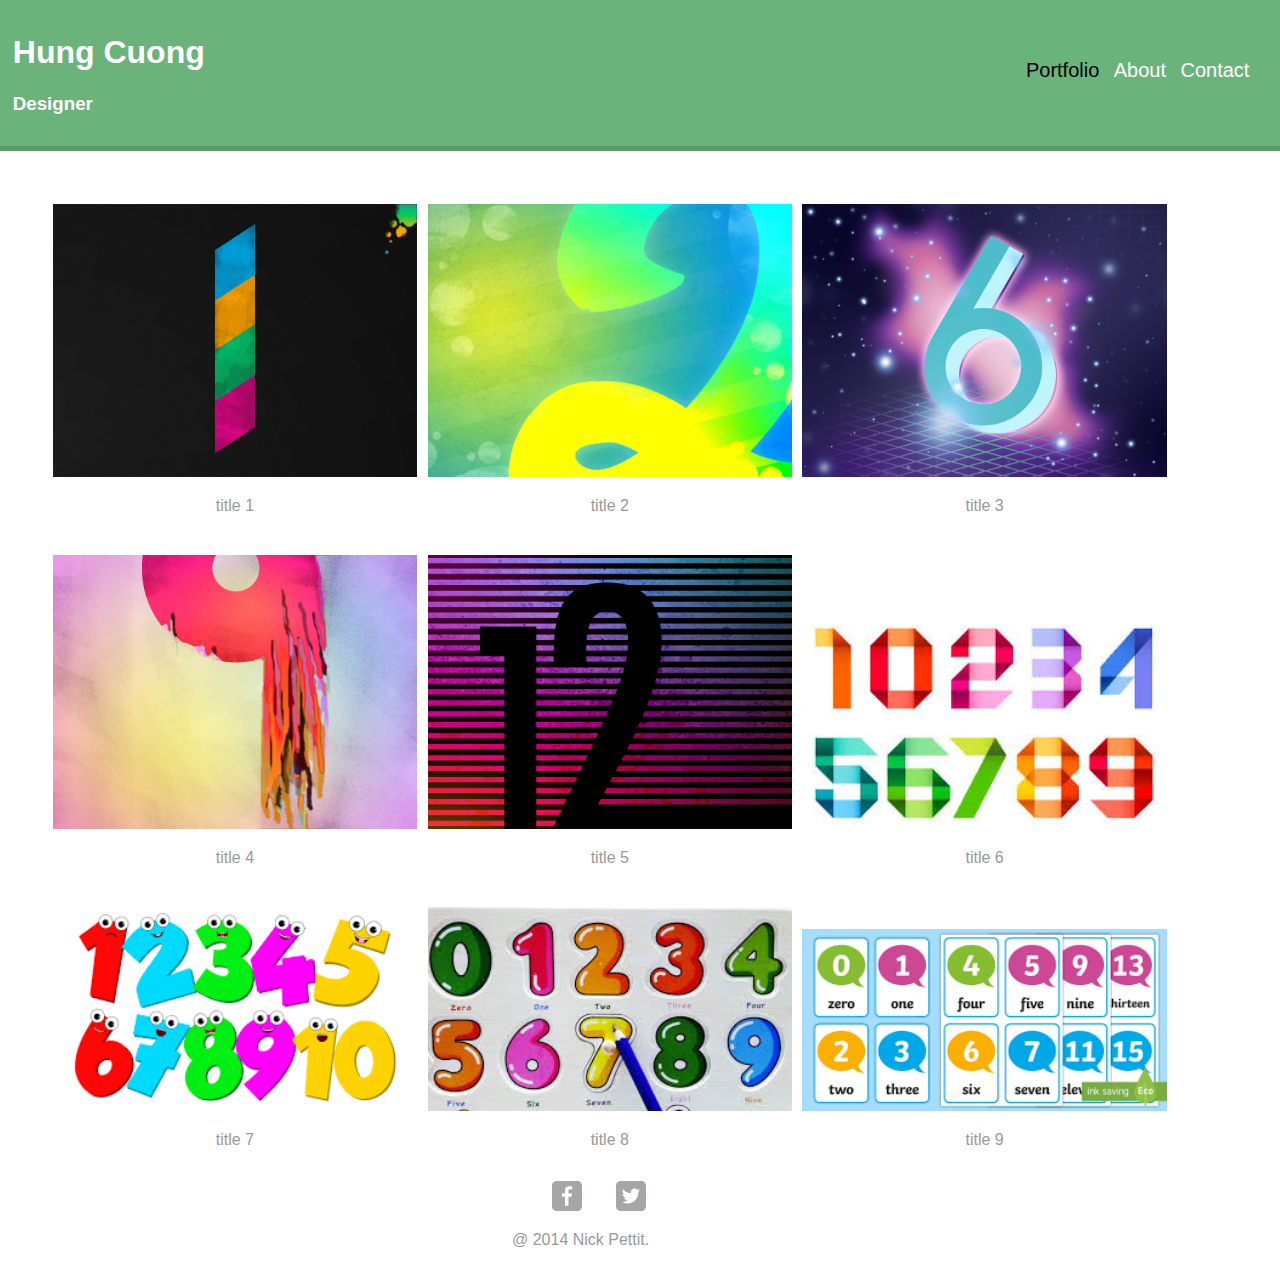
==== commit 34bf2897: "fix bug" ====
--- a/HTML_CSS_Demo/index.html
+++ b/HTML_CSS_Demo/index.html
@@ -1,101 +1,72 @@
-<html>
-
+<!DOCTYPE html>
+<html lang="en">
 <head>
-  <meta charset="utf-8">
-  <title>Nick Pettit Designer</title>
-  <link rel="stylesheet" href="css/normal.css">
-  <link rel="stylesheet" href="css/style.css">
-  <link rel="stylesheet" href="css/responsive.css">
-  <meta name="viewport" content="width=device-width, initial-sacle=1.0">
-
+	<meta charset="UTF-8">
+	<title>Home</title>
+	<link rel="stylesheet" href="Css/main.css">
 </head>
-
 <body>
-  <header>
-    <a href="index.html" id="logo">
-      <h1>Nick Pettit</h1>
-      <h2>Designer</h2>
-    </a>
-    <nav>
-      <ul>
-        <li><a href="index.html" class="selected">Portfolio</a></li>
-        <li><a href="about.html">About</a></li>
-        <li><a href="contact.html">Contact</a></li>
-      </ul>
-    </nav>
-  </header>
-  <div id="wrapper">
-    <section>
-      <ul id="gallery">
-        <li>
-          <a href="img/numbers-01.jpg">
-            <img src="img/numbers-01.jpg" alt="">
-            <p>Experimentation with color and texture.</p>
-          </a>
-        </li>
-        <li>
-          <a href="img/numbers-02.jpg">
-            <img src="img/numbers-02.jpg" alt="">
-            <p>Playing with blending modes in Photoshop.</p>
-          </a>
-        </li>
-        <li>
-          <a href="img/numbers-06.jpg">
-            <img src="img/numbers-06.jpg" alt="">
-            <p>Trying to create an 80's style of glows.</p>
-          </a>
-        </li>
-        <li>
-          <a href="img/numbers-09.jpg">
-            <img src="img/numbers-09.jpg" alt="">
-            <p>Drips created using Photoshop brushes.</p>
-          </a>
-        </li>
-        <li>
-          <a href="img/numbers-12.jpg">
-            <img src="img/numbers-12.jpg" alt="">
-            <p>Creating shapes using repetition.</p>
-          </a>
-        </li>
-        <li>
-            <a href="img/numbers-01.jpg">
-              <img src="img/numbers-01.jpg" alt="">
-              <p>Experimentation with color and texture.</p>
-            </a>
-          </li>
-          <li>
-            <a href="img/numbers-02.jpg">
-              <img src="img/numbers-02.jpg" alt="">
-              <p>Playing with blending modes in Photoshop.</p>
-            </a>
-          </li>
-          <li>
-            <a href="img/numbers-06.jpg">
-              <img src="img/numbers-06.jpg" alt="">
-              <p>Trying to create an 80's style of glows.</p>
-            </a>
-          </li>
-          <li>
-            <a href="img/numbers-09.jpg">
-              <img src="img/numbers-09.jpg" alt="">
-              <p>Drips created using Photoshop brushes.</p>
-            </a>
-          </li>
-          
-      </ul>
-    </section>
-    <footer>
-      <a href="http://twitter.com/nickrp">
-        <img src="img/twitter-wrap.png" 
-        alt="Twitter Logo"
-        class="social-icon"
-        ></a>
-      <a href="http://facebook.com/nickpettit">
-        <img src="img/facebook-wrap.png"
-         alt="Facebook Logo" class="social-icon"></a>
-      <p>&copy; 2014 Nick Pettit.</p>
-    </footer>
-  </div>
+	<header>
+		<a href="index.html">
+			<h1>Hung Cuong</h1>
+			<h3>Designer</h2>
+		</a>
+		<nav class="menu_link">
+			<ul>
+				<li><a href="index.html" style="color: black">Portfolio</a></li>
+				<li><a href="about.html">About</a></li>
+				<li><a href="contact.html">Contact</a></li>
+			</ul>
+		</nav>
+	</header>
+	<div class="mobile">
+	</div>
+	<section class="body_img">
+		<ul>
+			<li>
+				<img src="img/numbers-01.jpg" alt=""></img>
+				<p>title 1</p>
+			</li>
+			<li>
+				<img src="img/numbers-02.jpg"></img>
+				<p>title 2</p>
+			</li>
+			<li>
+				<img src="img/numbers-06.jpg"></img>
+				<p>title 3</p>
+			</li>
+			<li>
+				<img src="img/numbers-09.jpg"></img>
+				<p>title 4</p>
+			</li>
+			<li>
+				<img src="img/numbers-12.jpg"></img>
+				<p>title 5</p>
+			</li>
+			<li>
+				<img src="img/img1.png"></img>
+				<p>title 6</p>
+			</li>
+			<li>
+				<img src="img/img2.png"></img>
+				<p>title 7</p>
+			</li>
+			<li>
+				<img src="img/img3.png"></img>
+				<p>title 8</p>
+			</li>
+			<li>
+				<img src="img/img4.png"></img>
+				<p>title 9</p>
+			</li>
+		</ul>
+	</section>
+	<footer>
+		<ul>
+			<li><a href="fb.com"><img src="img/facebook-wrap.png" alt=""></a></li>
+			<li><a href="twitter"><img src="img/twitter-wrap.png" alt=""></a></li>
+		</ul>
+		<p>@ 2014 Nick Pettit.</p>
+	</footer>
 </body>
-
 </html>--- a/HTML_CSS_Demo/Css/main.css
+++ b/HTML_CSS_Demo/Css/main.css
@@ -0,0 +1,198 @@
+body{
+	margin:0px 0px 0px 0px;
+	clear: both;
+	font-family: 'Open Sans', sans-serif;
+	color: #999;
+}
+/*header*/
+header{
+	background-color:#6ab47b;
+	overflow: auto;
+}
+
+h1{
+	font-family: 'Open Sans', sans-serif;
+}
+
+header a{ 
+	margin-top: 1%;
+	margin-left: 1%;
+	float: left;
+	text-decoration: none;
+	color: white;	
+}
+.menu_link{
+	float: right;
+	margin-top: 3%;
+	margin-bottom: 3%;
+	margin-right: 2%;
+}
+
+.menu_link ul li a {
+	margin:5px;
+	color: white;
+	font-size: 20px;
+	text-decoration: none;
+}
+
+.menu_link ul li{
+	list-style: none;
+	display: inline-block;
+}
+
+.menu_link a:hover{
+	color: black;
+}
+.mobile{
+	background-color: #599a68;
+	margin-top: 0px;
+	height: 5px;
+	clear: both;
+}
+/*section*/
+section{
+	padding-top: 1%;
+	padding-left: 1%;
+	padding-right: 1%;
+}
+/*footer*/
+footer{
+	clear: both;
+	padding-left: 40%;
+}
+footer ul li {
+	list-style: none;
+	display: inline-block;
+}
+footer ul li a img{
+	width: 50%;
+	height: auto;
+}
+footer p{
+	margin-top: 10px;
+}
+/*
+*page home
+*/
+.body_img ul li{
+	margin-right: 0.5%;
+	margin-top: 2%;
+	list-style: none;
+	display: inline-block;
+	width: 30%;
+}
+.body_img ul img{
+	height: auto;
+	width: 100%;
+}
+.body_img ul li p{
+	text-align: center;
+	height: auto;
+	width: 100%%;
+}
+/*
+*page About
+*/
+.avatar{
+	border-radius: 50%;
+	width: 150px;
+	margin: 0 2% 100% 20%;
+	float: left;
+}
+.contract_about {
+	margin: 0 20% 0 0;
+}
+.contract_about a{
+	color: green;
+}
+
+/*
+* Page Contact
+*/
+.contract_page_contact{
+	width: 40%;
+	float: left;
+	padding-left: 10%;
+}
+.contract_page_contact ul{
+	padding-left: 0px;
+}
+.contract_page_contact ul li img{	
+	width: 20px;
+}
+.contract_page_contact ul li a{
+	text-decoration: none;
+	font-size: auto;
+}
+.contract_page_contact ul li {
+	list-style: none;
+	margin-top: 2%;
+}
+
+/*
+* Responsive
+*/
+
+@media screen and (max-width: 600px) {
+	/*
+	*header
+	*/
+	header{
+		text-align: center;
+	}
+	header a{
+		float: none;
+		clear: both;
+	}
+	.menu_link{
+		float: none;
+		background-color:#599a68;
+		margin-right: 0px;
+		margin-bottom: 0px;
+	}
+	.menu_link ul{
+		margin-top: 0px;
+		margin-bottom: 0px;
+	}
+	/*
+	*page about
+	*/
+	.avatar{
+		margin-left: 2%;
+		margin-bottom: 1%;
+		float: none;
+		text-align: center;
+	}
+	.body_page_about{
+		text-align: center;
+	}
+	.body_page_about {
+		float: none;
+		clear: both;
+	}
+	.contract_about{
+		margin-right: 0px;
+	}
+	/*
+	*page contract
+	*/
+	section{
+		clear: both;
+	}
+	.contract_page_contact{
+		width: 80%;
+		margin: 1% 9% 1% 9%;
+		float: none;
+	}
+	/*
+	* page home
+	*/
+	.body_img ul li{
+		width: 40%;
+	}
+	.body_img ul{
+		margin: 10px 0px 0px 10%;
+	}
+
+	
+}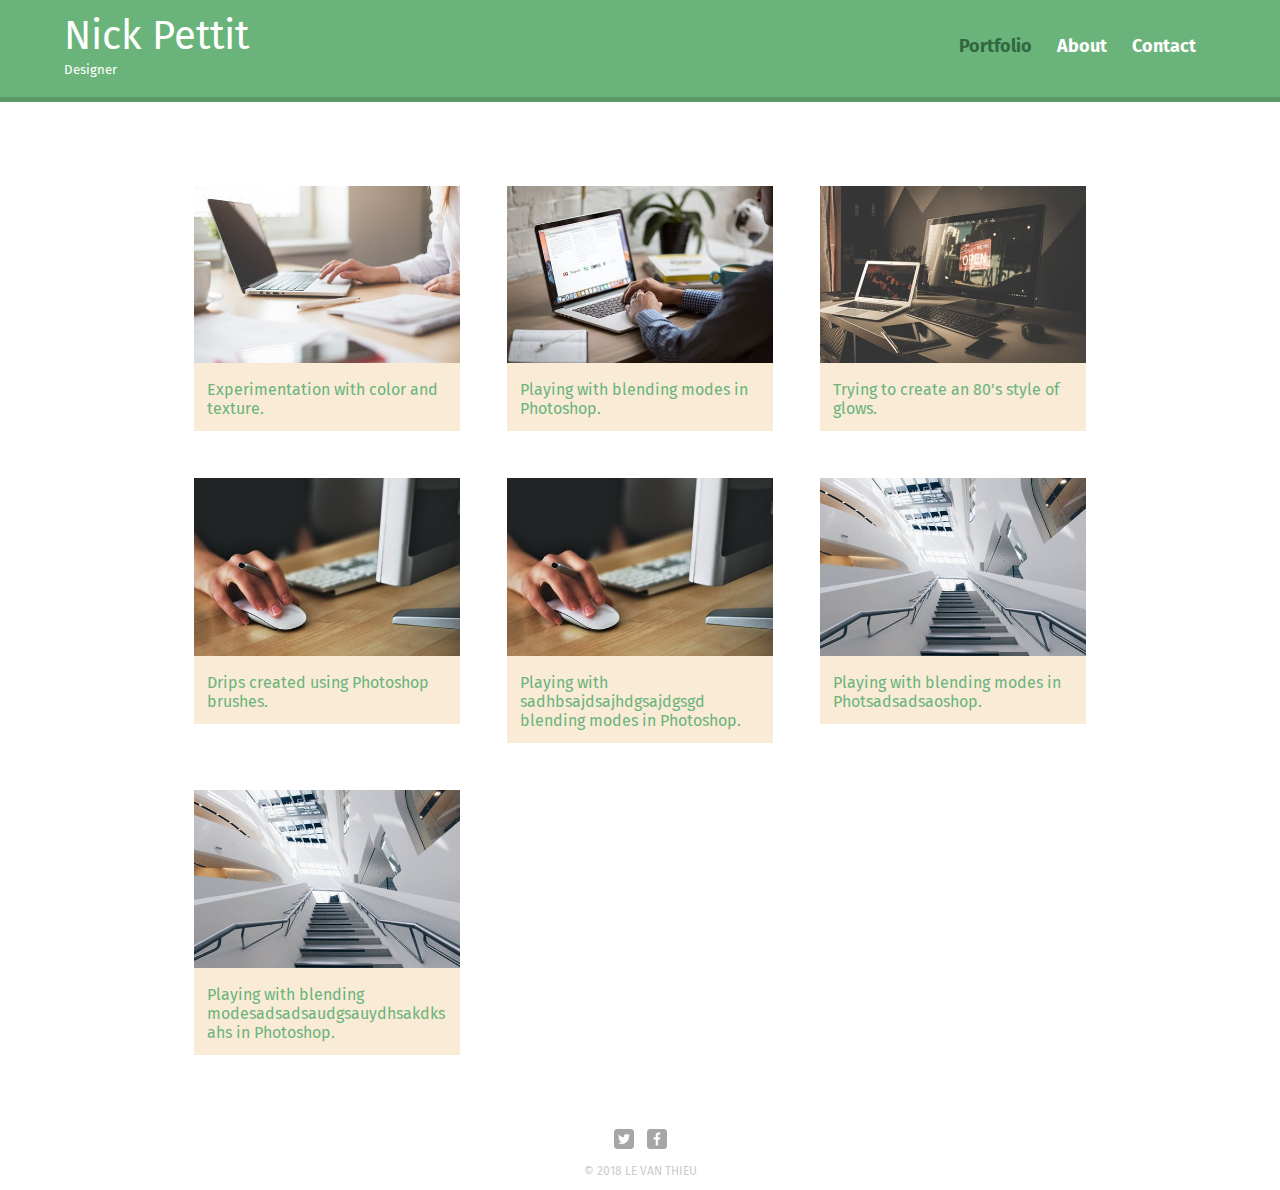
==== commit 67c551ac: "HTML_CSS_Demo" ====
--- a/HTML_CSS_Demo/index.html
+++ b/HTML_CSS_Demo/index.html
@@ -1,72 +1,93 @@
-<!DOCTYPE html>
-<html lang="en">
-<head>
-	<meta charset="UTF-8">
-	<title>Home</title>
-	<link rel="stylesheet" href="Css/main.css">
-</head>
-<body>
-	<header>
-		<a href="index.html">
-			<h1>Hung Cuong</h1>
-			<h3>Designer</h2>
-		</a>
-		<nav class="menu_link">
-			<ul>
-				<li><a href="index.html" style="color: black">Portfolio</a></li>
-				<li><a href="about.html">About</a></li>
-				<li><a href="contact.html">Contact</a></li>
-			</ul>
-		</nav>
-	</header>
-	<div class="mobile">
-	</div>
-	<section class="body_img">
-		<ul>
-			<li>
-				<img src="img/numbers-01.jpg" alt=""></img>
-				<p>title 1</p>
-			</li>
-			<li>
-				<img src="img/numbers-02.jpg"></img>
-				<p>title 2</p>
-			</li>
-			<li>
-				<img src="img/numbers-06.jpg"></img>
-				<p>title 3</p>
-			</li>
-			<li>
-				<img src="img/numbers-09.jpg"></img>
-				<p>title 4</p>
-			</li>
-			<li>
-				<img src="img/numbers-12.jpg"></img>
-				<p>title 5</p>
-			</li>
-			<li>
-				<img src="img/img1.png"></img>
-				<p>title 6</p>
-			</li>
-			<li>
-				<img src="img/img2.png"></img>
-				<p>title 7</p>
-			</li>
-			<li>
-				<img src="img/img3.png"></img>
-				<p>title 8</p>
-			</li>
-			<li>
-				<img src="img/img4.png"></img>
-				<p>title 9</p>
-			</li>
-		</ul>
-	</section>
-	<footer>
-		<ul>
-			<li><a href="fb.com"><img src="img/facebook-wrap.png" alt=""></a></li>
-			<li><a href="twitter"><img src="img/twitter-wrap.png" alt=""></a></li>
-		</ul>
-		<p>@ 2014 Nick Pettit.</p>
-	</footer>
-</body>
+<!DOCTYPE>
+<html>
+    <head>
+        <meta charset="utf-8">
+        <title>JWAT HTML</title>
+        <meta name="viewport" content="width=device-width, initial-scale=1">
+        <link rel="stylesheet" href="css/style.css">
+        <link href="http://fonts.googleapis.com/css?family=Fira+Sans" rel="stylesheet" type="text/css">
+        <link rel="stylesheet" href="css/responsive.css">
+    </head>
+    <body>
+        <header>
+            <a href="#" id="logo">
+                <h1>Nick Pettit</h1>
+                <h2>Designer</h2>
+            </a>
+            
+            <nav>
+                <ul>
+                    <li ><a href="#" class="current">Portfolio</a></li>
+                    <li><a href="./about.html">About</a></li>
+                    <li><a href="./contact.html">Contact</a></li>
+                </ul>
+            </nav>
+        </header>
+        <div id="wrapper">
+            <section>
+                <ul id="list-img">
+                    
+                    <li class="content-img">
+                        <a href="images/picture1.jpeg">
+                            <img src="images/picture1.jpeg"alt=""/>
+                            <p>Experimentation with color and texture.</p>
+                        </a>
+                    </li>
+                    
+                    <li class="content-img">
+                        <a href="images/picture2.jpeg">
+                            <img src="images/picture2.jpeg"alt=""/>
+                            <p>Playing with blending modes in Photoshop.</p>
+                        </a>
+                    </li>
+                    
+                    <li class="content-img">
+                        <a href="images/picture3.jpeg">
+                            <img src="images/picture3.jpeg"alt=""/>
+                            <p>Trying to create an 80's style of glows.</p>
+                        </a>
+                    </li>
+                    
+                    <li class="content-img">
+                        <a href="images/picture4.jpeg">
+                            <img src="images/picture4.jpeg"alt=""/>
+                            <p>Drips created using Photoshop brushes.</p>
+                        </a>
+                    </li>
+                                        
+
+                   <li class="content-img">
+                        <a href="images/picture8.jpeg">
+                            <img src="images/picture4.jpeg"alt=""/>
+                            <p>Playing with sadhbsajdsajhdgsajdgsgd blending modes in Photoshop.</p>
+                        </a>
+                    </li>
+                    
+                    <li class="content-img">
+                        <a href="images/picture7.jpeg">
+                            <img src="images/picture7.jpeg"alt=""/>
+                            <p>Playing with blending modes in Photsadsadsaoshop.</p>
+                        </a>
+                    </li>
+                            
+                    <li class="content-img">
+                        <a href="images/picture7.jpeg">
+                            <img src="images/picture7.jpeg"alt=""/>
+                            <p>Playing with blending modesadsadsaudgsauydhsakdksahs in Photoshop.</p>
+                        </a>
+                    </li>
+                    
+                   
+                    
+                    
+                    
+                </ul>
+            </section>
+            <footer>
+                <a href="http://twitter.com/nickrp"><img src="images/twitter-wrap.png" alt="Twitter Logo" class="social-icon"></a>
+                <a href="http://facebook.com/nickpettit"><img src="images/facebook-wrap.png" alt="Facebook Logo" class="social-icon"></a>
+                <p>&copy; 2018 LE VAN THIEU</p>
+            </footer>
+        </div>
+    </body>
 </html>--- a/HTML_CSS_Demo/css/style.css
+++ b/HTML_CSS_Demo/css/style.css
@@ -0,0 +1,195 @@
+html, body{
+    font-family: 'Fira Sans',monospace;
+    margin: 0px;
+    color: #999;
+    
+}
+
+a{
+    text-decoration: none;
+}
+
+img{
+    max-width: 100%;
+}
+
+h3{
+    margin: 0 0 1em 0;
+}
+/**********/
+/* HEADING*/
+/**********/
+header{
+    float: left;
+    margin: 0 0 30px 0;
+    padding: 5px 0 0 0;
+    width: 100%;    
+
+}
+
+#logo{
+    margin: 0;
+    text-align: center;    
+}
+
+h1{
+    margin: 15px 0;
+    line-height: 0.8em;
+    font-size: 1.75em;
+    font-weight: normal;
+}
+
+h2{
+    margin: -5px 0 0;
+    font-weight: normal;
+}
+
+
+nav{
+    text-align: center;
+    margin: 20px 0px 0px;
+    padding: 10px 0;
+}
+
+nav ul{
+    list-style: none;
+    margin: 0 10px;
+    padding: 0;
+}
+
+nav ul li{
+    display: inline-block;
+}
+
+nav li a{
+    font-weight: bold;
+    padding: 15px 10px;
+}
+
+
+
+/*************/
+/***CONTENT***/
+
+#wrapper{
+    max-width: 940px;
+    margin: 0 auto;
+    padding: 0 5%;
+}
+
+#list-img{
+    margin: 0px;
+    padding: 0px;
+    list-style: none;    
+}
+
+#list-img li{
+    float: left;
+    width: 45%;
+    margin: 2.5%;
+    background-color: antiquewhite;
+    color: #bdc3c7;
+}
+
+
+#list-img li a p{
+    margin: 0px;
+    padding: 5%;
+    word-wrap: break-word;
+    
+}
+
+/************
+    ABOUT
+************/
+
+.profile-photo{
+    display: block;
+    max-width: 300px;
+    margin: 0 auto 30px;
+    border-radius: 100%;
+}
+
+/**********/
+/* CONTACT*/
+/**********/
+
+.contact-info{
+    list-style: none;
+    padding: 0;
+    margin: 0;
+    font-size: 0.9em;
+    
+}
+
+.contact-info a{
+    display: block;
+    min-height: 20px;
+    background-repeat: no-repeat;
+    background-size: 20px 20px;
+    padding: 0 0 0 30px;
+    margin: 0 0 10px;
+}
+
+.contact-info li.phone a{
+    background-image: url('../images/phone.png');
+}
+
+.contact-info li.mail a{
+    background-image: url('../images/mail.png');
+}
+
+.contact-info li.twitter a{
+    background-image: url('../images/twitter-wrap.png')
+}
+/************
+    FOOTER
+************/
+
+footer {
+  font-size: 0.75em;
+  text-align: center;
+  clear: both;
+  padding-top: 50px;
+  color: #ccc;
+}
+
+.social-icon{
+    width: 20px;
+    height: 20px;
+    margin: 0 5px;
+}
+
+
+
+/**************
+    COLOR
+**************/
+
+header{
+    background: #6ab47b;
+    border-color: #599a68; 
+}
+
+nav{
+    background-color: #599a68;
+
+}
+
+h1, h2{
+    color: #fff;
+}
+
+a{
+    color: #6ab47b;
+}
+
+
+nav a, nav a:visited {
+  color: #fff;
+}
+
+/* selected nav link */
+nav a.current, nav a:hover {
+  color: #32673f;
+}--- a/HTML_CSS_Demo/css/responsive.css
+++ b/HTML_CSS_Demo/css/responsive.css
@@ -0,0 +1,82 @@
+@media screen and (min-width: 480px){
+     /***************
+     TWO COLUMN LAYOUT 
+    ****************/
+    
+    #primary{
+        width: 50%;
+        float: left;
+    }
+    
+    #secondary{
+        width: 40%;
+        float: right;
+    }
+    
+    /***************
+    3*5 = 15
+    100% - 15% = 85%
+    85 /3 = 28.333333;
+    ****************/
+    
+    #list-img li{
+        width: 28.333333%;
+      
+    }
+    
+  
+    #list-img li:nth-child(3n+1){
+        clear: left;
+    }
+
+
+    
+    /***************
+    ABOUT
+    ****************/
+    
+    .profile-photo{
+        float: left;
+        margin: 0 5% 80px 0;
+    }
+}
+
+@media screen and (max-width: 480px){
+    #list-img li:nth-child(2n+1){
+        clear: left;
+    }
+}
+@media screen and (min-width: 660px){
+    /***************
+    HEADER
+    ****************/
+    nav{
+        background: none;
+        float: right;
+        font-size: 1.125em;
+        margin-right: 5%;
+        text-align: right;
+        width:45%;
+        
+    }
+    
+    #logo{
+        float: left;
+        margin-left: 5%;
+        text-align: left;
+        width: 45%;
+    }
+    
+    h1{
+        font-size: 2.5em;
+    }
+    h2{
+        font-size: 0.825em;
+        margin-bottom: 20px;
+    }
+    
+    header{
+        border-bottom: 5px solid #599a68;
+        margin-bottom: 60px;
+    }
+}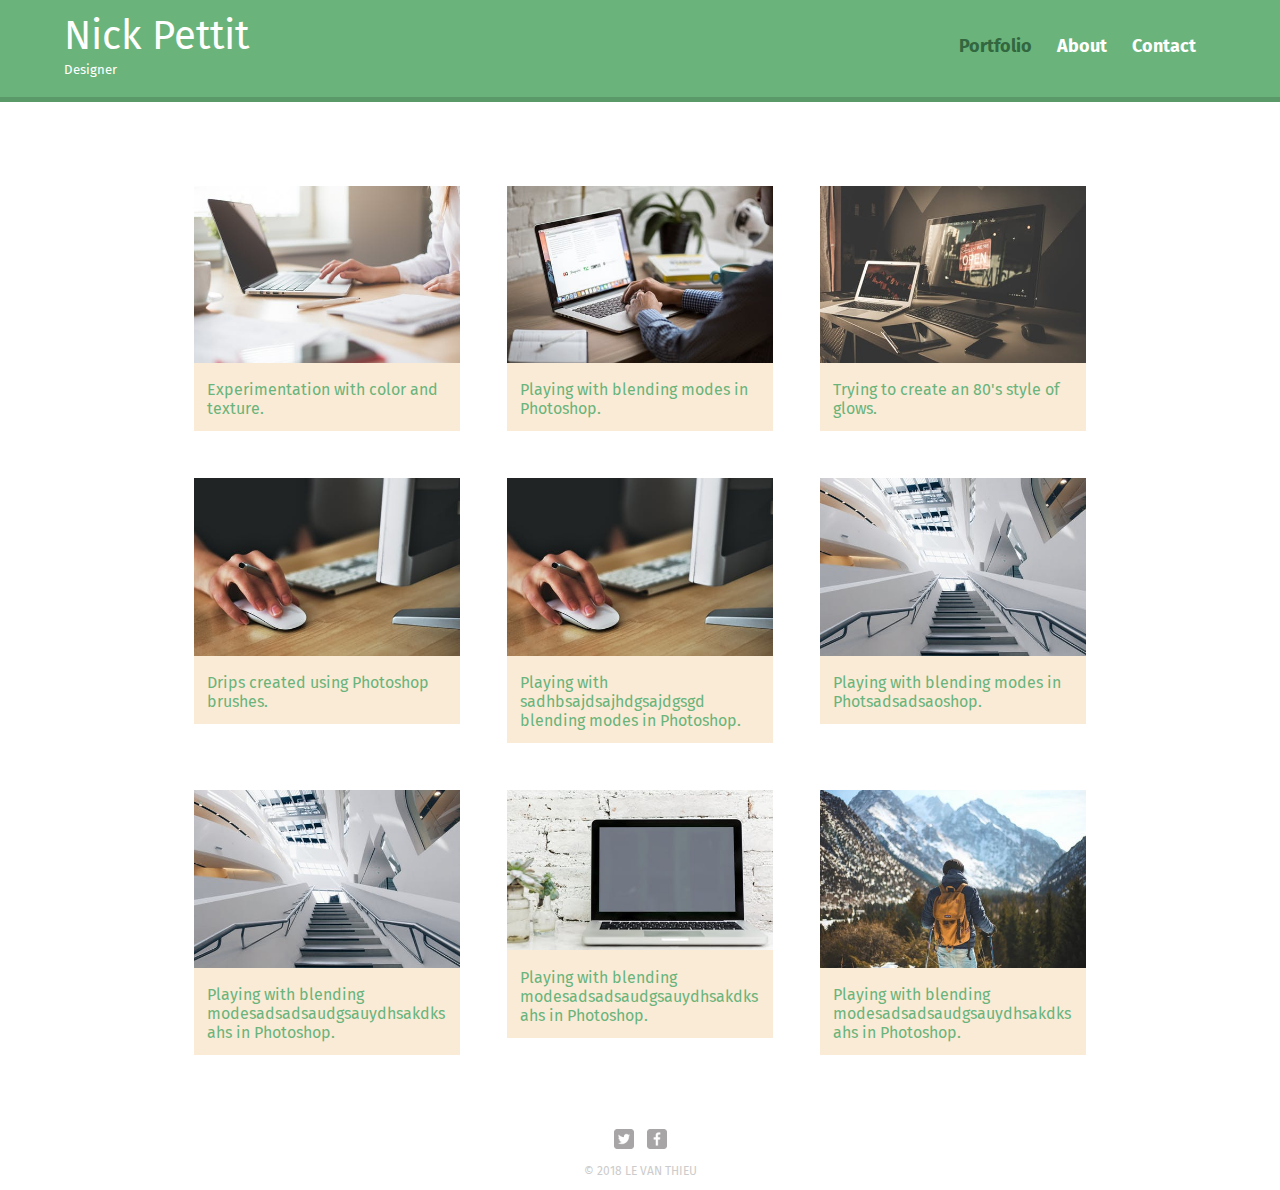
==== commit 5b964b90: "HTML_CSS_Demo" ====
--- a/HTML_CSS_Demo/index.html
+++ b/HTML_CSS_Demo/index.html
@@ -77,6 +77,18 @@
                         </a>
                     </li>
                     
+                    <li class="content-img">
+                        <a href="images/picture5.jpeg">
+                            <img src="images/picture5.jpeg"alt=""/>
+                            <p>Playing with blending modesadsadsaudgsauydhsakdksahs in Photoshop.</p>
+                        </a>
+                    </li>
+                    <li class="content-img">
+                        <a href="images/picture6.jpeg">
+                            <img src="images/picture6.jpeg"alt=""/>
+                            <p>Playing with blending modesadsadsaudgsauydhsakdksahs in Photoshop.</p>
+                        </a>
+                    </li>
                    
                     
                     
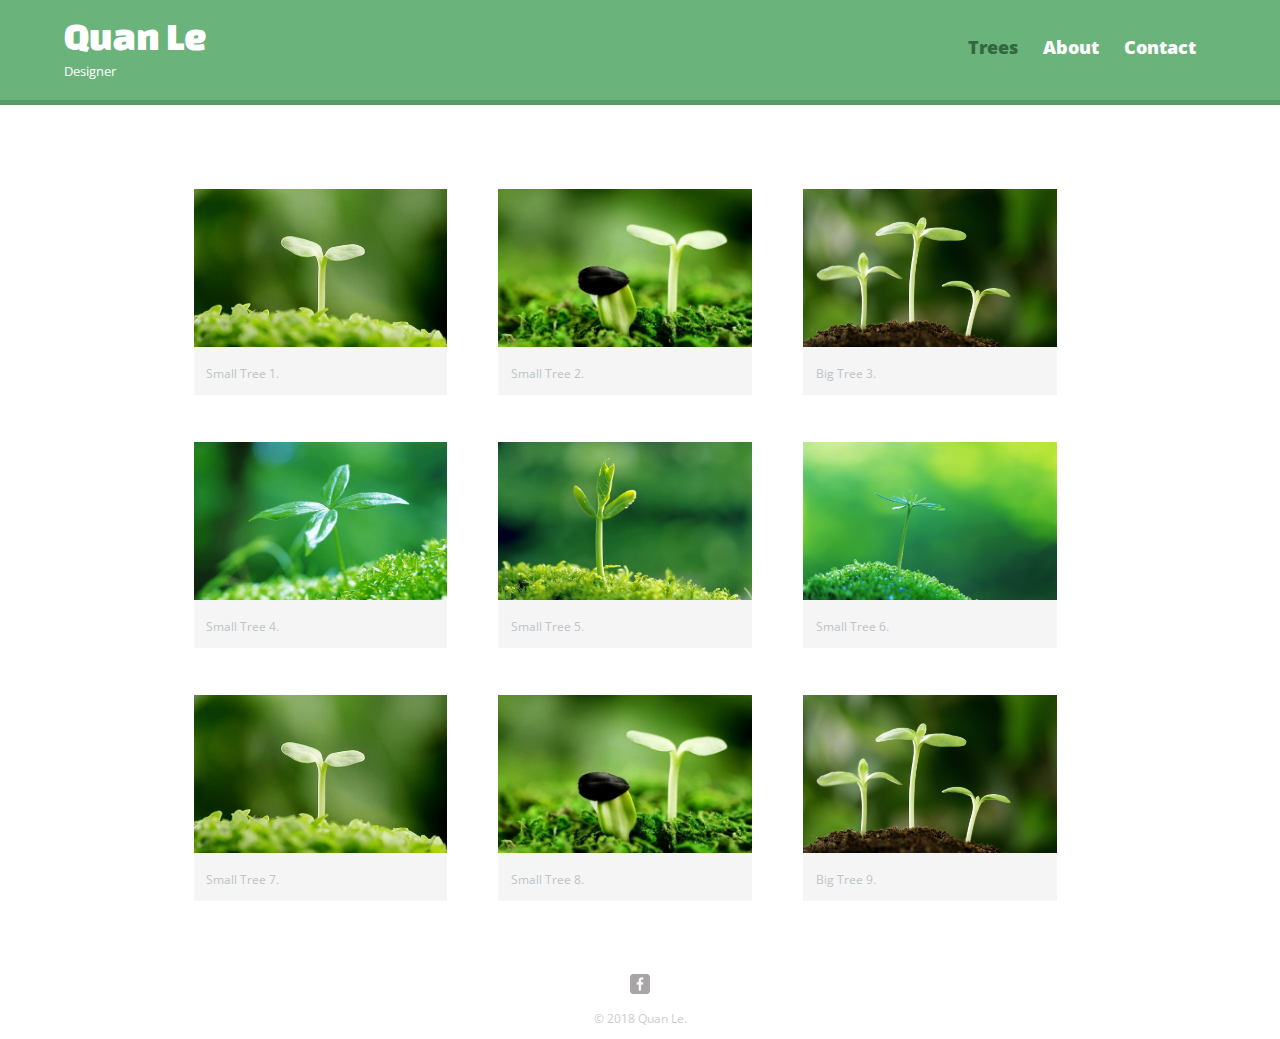
==== commit 81d19384: "Demo" ====
--- a/HTML_CSS_Demo/index.html
+++ b/HTML_CSS_Demo/index.html
@@ -1,105 +1,91 @@
-<!DOCTYPE>
+<!DOCTYPE html>
 <html>
-    <head>
-        <meta charset="utf-8">
-        <title>JWAT HTML</title>
-        <meta name="viewport" content="width=device-width, initial-scale=1">
-        <link rel="stylesheet" href="css/style.css">
-        <link href="http://fonts.googleapis.com/css?family=Fira+Sans" rel="stylesheet" type="text/css">
-        <link rel="stylesheet" href="css/responsive.css">
-    </head>
-    <body>
-        <header>
-            <a href="#" id="logo">
-                <h1>Nick Pettit</h1>
-                <h2>Designer</h2>
+  <head>
+    <meta charset="utf-8">
+    <title>Quan Le | Designer</title>
+    <link rel="stylesheet" href="css/normalize.css">
+    <link href='http://fonts.googleapis.com/css?family=Changa+One|Open+Sans:400italic,700italic,400,700,800' rel='stylesheet' type='text/css'>
+    <link rel="stylesheet" href="css/main.css">
+    <link rel="stylesheet" href="css/responsive.css">
+    <meta name="viewport" content="width=device-width, initial-scale=1.0">
+  </head>
+  <body>
+    <header>
+      <a href="index.html" id="logo">
+        <h1>Quan Le</h1>
+        <h2>Designer</h2>
+      </a>
+      <nav>
+        <ul>
+          <li><a href="index.html" class="selected">Trees</a></li>
+          <li><a href="about.html">About</a></li>
+          <li><a href="contact.html">Contact</a></li>
+        </ul>
+      </nav>
+    </header>
+    <div id="wrapper">
+      <section>
+        <ul id="gallery">
+          <li>
+            <a href="img/1.jpg">
+              <img src="img/1.jpg" alt="">
+              <p>Small Tree 1.</p>
             </a>
-            
-            <nav>
-                <ul>
-                    <li ><a href="#" class="current">Portfolio</a></li>
-                    <li><a href="./about.html">About</a></li>
-                    <li><a href="./contact.html">Contact</a></li>
-                </ul>
-            </nav>
-        </header>
-        <div id="wrapper">
-            <section>
-                <ul id="list-img">
-                    
-                    <li class="content-img">
-                        <a href="images/picture1.jpeg">
-                            <img src="images/picture1.jpeg"alt=""/>
-                            <p>Experimentation with color and texture.</p>
-                        </a>
-                    </li>
-                    
-                    <li class="content-img">
-                        <a href="images/picture2.jpeg">
-                            <img src="images/picture2.jpeg"alt=""/>
-                            <p>Playing with blending modes in Photoshop.</p>
-                        </a>
-                    </li>
-                    
-                    <li class="content-img">
-                        <a href="images/picture3.jpeg">
-                            <img src="images/picture3.jpeg"alt=""/>
-                            <p>Trying to create an 80's style of glows.</p>
-                        </a>
-                    </li>
-                    
-                    <li class="content-img">
-                        <a href="images/picture4.jpeg">
-                            <img src="images/picture4.jpeg"alt=""/>
-                            <p>Drips created using Photoshop brushes.</p>
-                        </a>
-                    </li>
-                                        
-
-                   <li class="content-img">
-                        <a href="images/picture8.jpeg">
-                            <img src="images/picture4.jpeg"alt=""/>
-                            <p>Playing with sadhbsajdsajhdgsajdgsgd blending modes in Photoshop.</p>
-                        </a>
-                    </li>
-                    
-                    <li class="content-img">
-                        <a href="images/picture7.jpeg">
-                            <img src="images/picture7.jpeg"alt=""/>
-                            <p>Playing with blending modes in Photsadsadsaoshop.</p>
-                        </a>
-                    </li>
-                            
-                    <li class="content-img">
-                        <a href="images/picture7.jpeg">
-                            <img src="images/picture7.jpeg"alt=""/>
-                            <p>Playing with blending modesadsadsaudgsauydhsakdksahs in Photoshop.</p>
-                        </a>
-                    </li>
-                    
-                    <li class="content-img">
-                        <a href="images/picture5.jpeg">
-                            <img src="images/picture5.jpeg"alt=""/>
-                            <p>Playing with blending modesadsadsaudgsauydhsakdksahs in Photoshop.</p>
-                        </a>
-                    </li>
-                    <li class="content-img">
-                        <a href="images/picture6.jpeg">
-                            <img src="images/picture6.jpeg"alt=""/>
-                            <p>Playing with blending modesadsadsaudgsauydhsakdksahs in Photoshop.</p>
-                        </a>
-                    </li>
-                   
-                    
-                    
-                    
-                </ul>
-            </section>
-            <footer>
-                <a href="http://twitter.com/nickrp"><img src="images/twitter-wrap.png" alt="Twitter Logo" class="social-icon"></a>
-                <a href="http://facebook.com/nickpettit"><img src="images/facebook-wrap.png" alt="Facebook Logo" class="social-icon"></a>
-                <p>&copy; 2018 LE VAN THIEU</p>
-            </footer>
-        </div>
-    </body>
-</html>+          </li>
+          <li>
+            <a href="img/2.jpg">
+              <img src="img/2.jpg" alt="">
+              <p>Small Tree 2.</p>
+            </a>
+          </li>
+          <li>
+            <a href="img/3.jpg">
+              <img src="img/3.jpg" alt="">
+              <p>Big Tree 3.</p>
+            </a>
+          </li>
+          <li>
+            <a href="img/4.jpg">
+              <img src="img/4.jpg" alt="">
+              <p>Small Tree 4.</p>
+            </a>
+          </li>
+          <li>
+            <a href="img/5.jpg">
+              <img src="img/5.jpg" alt="">
+              <p>Small Tree 5.</p>
+            </a>
+          </li>
+          <li>
+            <a href="img/6.jpg">
+              <img src="img/6.jpg" alt="">
+              <p>Small Tree 6.</p>
+            </a>
+          </li>
+          <li>
+            <a href="img/1.jpg">
+              <img src="img/1.jpg" alt="">
+              <p>Small Tree 7.</p>
+            </a>
+          </li>
+          <li>
+            <a href="img/2.jpg">
+              <img src="img/2.jpg" alt="">
+              <p>Small Tree 8.</p>
+            </a>
+          </li>
+          <li>
+            <a href="img/3.jpg">
+              <img src="img/3.jpg" alt="">
+              <p>Big Tree 9.</p>
+            </a>
+          </li>
+        </ul>
+      </section>
+      <footer>        
+        <a href="http://facebook.com/quanle107"><img src="img/facebook-wrap.png" alt="Facebook Logo" class="social-icon"></a>
+        <p>&copy; 2018 Quan Le.</p>
+      </footer>
+    </div>
+  </body>
+</html>
--- a/HTML_CSS_Demo/css/main.css
+++ b/HTML_CSS_Demo/css/main.css
@@ -0,0 +1,235 @@
+/**********************************
+GENERAL
+***********************************/
+
+body {
+  font-family: 'Open Sans', sans-serif;
+}
+
+#wrapper {
+  max-width: 940px;
+  margin: 0 auto;
+  padding: 0 5%;
+}
+
+a {
+  text-decoration: none;
+}
+
+img {
+  max-width: 100%;
+}
+
+h3 {
+  margin: 0 0 1em 0;
+}
+
+
+
+/**********************************
+HEADING
+***********************************/
+
+header {
+  float: left;
+  margin: 0 0 30px 0;
+  padding: 5px 0 0 0;
+  width: 100%;
+}
+
+#logo {
+  text-align: center;
+  margin: 0;
+}
+
+h1 {
+  font-family: 'Changa One', sans-serif;
+  margin: 15px 0;
+  font-size: 1.75em;
+  font-weight: normal;
+  line-height: 0.8em;
+}
+
+h2 {
+  font-size: 0.75em;
+  margin: -5px 0 0;
+  font-weight: normal;
+}
+
+
+
+/**********************************
+NAVIGATION
+***********************************/
+
+nav {
+  text-align: center;
+  padding: 10px 0;
+  margin: 20px 0 0;
+}
+
+nav ul {
+  list-style: none;
+  margin: 0 10px;
+  padding: 0;
+}
+
+nav li {
+  display: inline-block;
+}
+
+nav a {
+  font-weight: 800;
+  padding: 15px 10px;
+}
+
+
+
+/**********************************
+FOOTER
+***********************************/
+
+footer {
+  font-size: 0.75em;
+  text-align: center;
+  clear: both;
+  padding-top: 50px;
+  color: #ccc;
+}
+
+.social-icon {
+  width: 20px;
+  height: 20px;
+  margin: 0 5px;
+}
+
+
+
+/**********************************
+PAGE: PORTFOLIO
+***********************************/
+
+#gallery {
+  margin: 0;
+  padding: 0;
+  list-style: none;
+}
+
+#gallery li {
+  display: inline-block;
+  width: 40%;
+  margin: 2.5%;
+  background-color: #f5f5f5;
+  color: #bdc3c7;
+}
+
+#gallery li a p {
+  margin: 0;
+  padding: 5%;
+  font-size: 0.75em;
+  color: #bdc3c7
+}
+
+
+
+/**********************************
+PAGE: ABOUT
+***********************************/
+
+.profile-photo {
+  display: block;
+  max-width: 150px;
+  margin: 0 auto 30px;
+  border-radius: 100%;
+}
+
+
+
+/**********************************
+PAGE: CONTACT
+***********************************/
+
+.contact-info {
+  list-style: none;
+  padding: 0;
+  margin: 0;
+  font-size: 0.9em;
+}
+
+.contact-info a {
+  display: block;
+  min-height: 20px;
+  background-repeat: no-repeat;
+  background-size: 20px 20px;
+  padding: 0 0 0 30px;
+  margin: 0 0 10px;
+}
+
+.contact-info li.phone a {
+  background-image: url('../img/phone.png');
+}
+
+.contact-info li.mail a {
+  background-image: url('../img/mail.png');
+}
+
+.contact-info li.facebook a {
+  background-image: url('../img/facebook.png');
+}
+
+
+
+/**********************************
+COLORS
+***********************************/
+
+/* site body */
+body {
+  background-color: #fff;
+  color: #999;
+}
+
+/* green header */
+header {
+  background: #6ab47b;
+  border-color: #599a68;
+}
+
+/* nav background on mobile */
+nav {
+  background: #599a68;
+}
+
+/* logo text */
+h1, h2 {
+  color: #fff;
+}
+
+/* links */
+a {
+  color: #6ab47b;
+}
+
+/* nav link */
+nav a, nav a:visited {
+  color: #fff;
+}
+
+/* selected nav link */
+nav a.selected, nav a:hover {
+  color: #32673f;
+}
+
+
+
+
+
+
+
+
+
+
+
+
+
+
--- a/HTML_CSS_Demo/css/responsive.css
+++ b/HTML_CSS_Demo/css/responsive.css
@@ -1,82 +1,82 @@
-@media screen and (min-width: 480px){
-     /***************
-     TWO COLUMN LAYOUT 
-    ****************/
-    
-    #primary{
-        width: 50%;
-        float: left;
-    }
-    
-    #secondary{
-        width: 40%;
-        float: right;
-    }
-    
-    /***************
-    3*5 = 15
-    100% - 15% = 85%
-    85 /3 = 28.333333;
-    ****************/
-    
-    #list-img li{
-        width: 28.333333%;
-      
-    }
-    
+@media screen and (min-width: 480px) {
   
-    #list-img li:nth-child(3n+1){
-        clear: left;
-    }
+  /**********************************
+  TWO COLUMN LAYOUT
+  ***********************************/
+  
+  #primary {
+    width: 50%;
+    float: left;
+  }
+  
+  #secondary {
+    width: 40%;
+    float: right;
+  }
+  
+
+  
+  /**********************************
+  PAGE: PORTFOLIO
+  ***********************************/
+  
+  #gallery li {
+    width: 27%;
+  }
+  
+  #gallery li:nth-child(4n) {
+    clear: left;
+  }
+  
+  /**********************************
+  PAGE: ABOUT
+  ***********************************/
+  
+  .profile-photo {
+    float: left;
+    margin: 0 5% 80px 0;
+  }
+  
+}
+
+@media screen and (min-width: 660px) {
+
+  /**********************************
+  HEADER
+  ***********************************/
+
+  nav {
+    background: none;
+    float: right;
+    font-size: 1.125em;
+    margin-right: 5%;
+    text-align: right;
+    width: 45%;
+  }
+  
+  #logo {
+    float: left;
+    margin-left: 5%;
+    text-align: left;
+    width: 45%;
+  }
+  
+  h1 {
+    font-size: 2.5em;
+  }
+  
+  h2 {
+    font-size: 0.825em;
+    margin-bottom: 20px;
+  }
+  
+  header {
+    border-bottom: 5px solid #599a68;
+    margin-bottom: 60px;
+  }
+
+  
+}
 
 
-    
-    /***************
-    ABOUT
-    ****************/
-    
-    .profile-photo{
-        float: left;
-        margin: 0 5% 80px 0;
-    }
-}
 
-@media screen and (max-width: 480px){
-    #list-img li:nth-child(2n+1){
-        clear: left;
-    }
-}
-@media screen and (min-width: 660px){
-    /***************
-    HEADER
-    ****************/
-    nav{
-        background: none;
-        float: right;
-        font-size: 1.125em;
-        margin-right: 5%;
-        text-align: right;
-        width:45%;
-        
-    }
-    
-    #logo{
-        float: left;
-        margin-left: 5%;
-        text-align: left;
-        width: 45%;
-    }
-    
-    h1{
-        font-size: 2.5em;
-    }
-    h2{
-        font-size: 0.825em;
-        margin-bottom: 20px;
-    }
-    
-    header{
-        border-bottom: 5px solid #599a68;
-        margin-bottom: 60px;
-    }
-}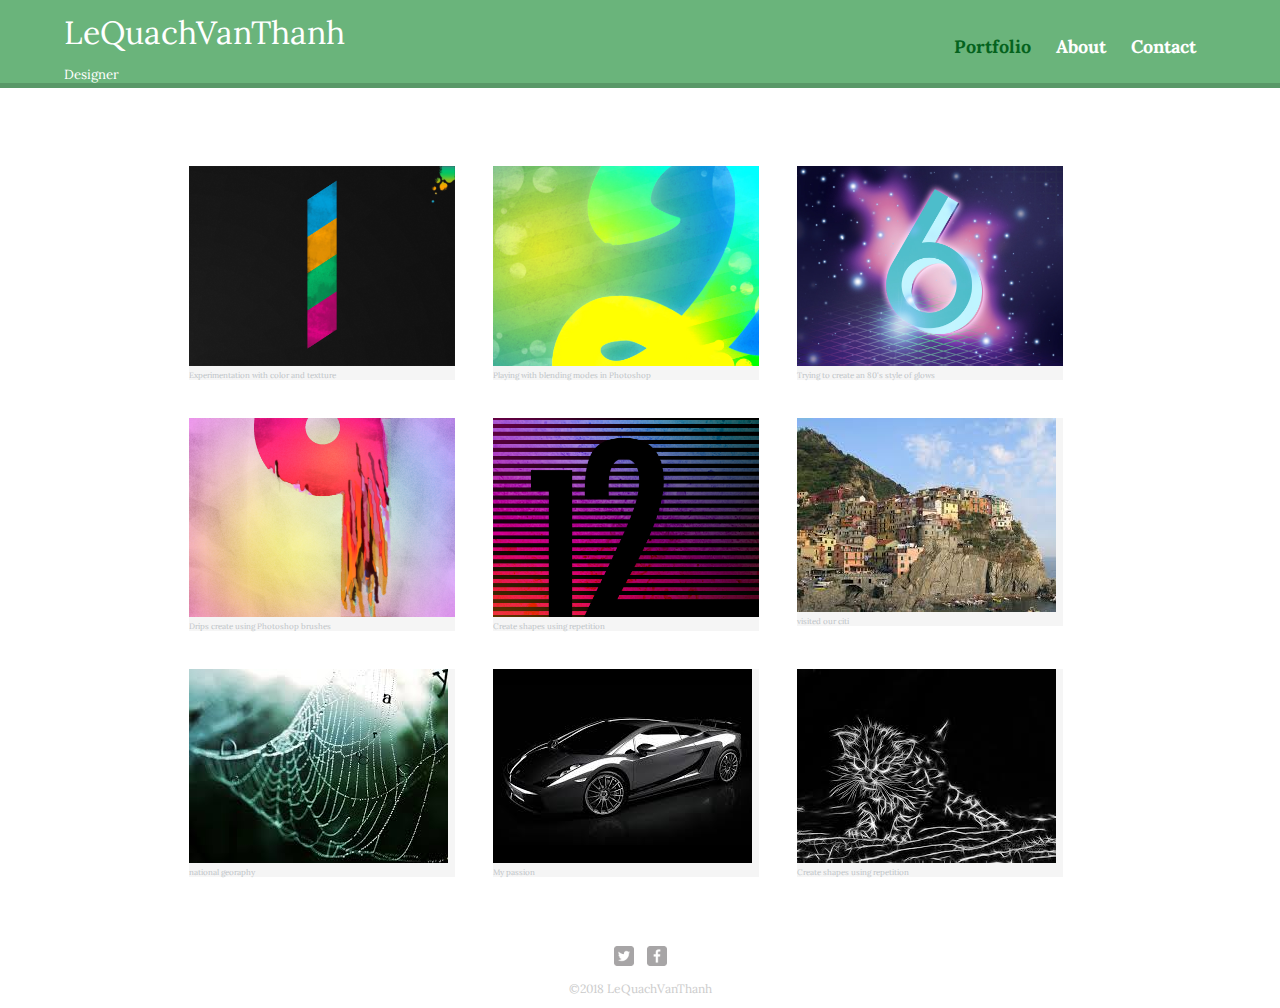
==== commit 5642bf47: "2" ====
--- a/HTML_CSS_Demo/index.html
+++ b/HTML_CSS_Demo/index.html
@@ -1,91 +1,99 @@
-<!DOCTYPE html>
+﻿<!DOCTYPE html>
 <html>
-  <head>
-    <meta charset="utf-8">
-    <title>Quan Le | Designer</title>
-    <link rel="stylesheet" href="css/normalize.css">
-    <link href='http://fonts.googleapis.com/css?family=Changa+One|Open+Sans:400italic,700italic,400,700,800' rel='stylesheet' type='text/css'>
-    <link rel="stylesheet" href="css/main.css">
-    <link rel="stylesheet" href="css/responsive.css">
-    <meta name="viewport" content="width=device-width, initial-scale=1.0">
-  </head>
-  <body>
+<head>
+    <meta charset="utf-8" />
+    <title>DEMO HTML</title>
+    <link href="CSS/normalize.css" rel="stylesheet" />
+    <link href="https://fonts.googleapis.com/css?family=Lora:700" rel="stylesheet">
+    <link href="CSS/mainCSS.css" rel="stylesheet" />
+    <link href="CSS/responsive.css" rel="stylesheet" />
+    <meta name="viewport" content="width=device-width,initial-scale=1.0" />
+</head>
+<body>
+
     <header>
-      <a href="index.html" id="logo">
-        <h1>Quan Le</h1>
-        <h2>Designer</h2>
-      </a>
-      <nav>
-        <ul>
-          <li><a href="index.html" class="selected">Trees</a></li>
-          <li><a href="about.html">About</a></li>
-          <li><a href="contact.html">Contact</a></li>
-        </ul>
-      </nav>
+        <a href="index.html" id="logo">
+            <h1>LeQuachVanThanh</h1>
+            <h2>Designer</h2>
+        </a>
+        <nav>
+            <ul>
+                <li>
+                    <a href="index.html" class="selected">Portfolio</a>
+                </li>
+                <li>
+                    <a href="about.html">About</a>
+                </li>
+                <li>
+                    <a href="contact.html">Contact</a>
+                </li>
+            </ul>
+        </nav>
     </header>
     <div id="wrapper">
-      <section>
-        <ul id="gallery">
-          <li>
-            <a href="img/1.jpg">
-              <img src="img/1.jpg" alt="">
-              <p>Small Tree 1.</p>
-            </a>
-          </li>
-          <li>
-            <a href="img/2.jpg">
-              <img src="img/2.jpg" alt="">
-              <p>Small Tree 2.</p>
-            </a>
-          </li>
-          <li>
-            <a href="img/3.jpg">
-              <img src="img/3.jpg" alt="">
-              <p>Big Tree 3.</p>
-            </a>
-          </li>
-          <li>
-            <a href="img/4.jpg">
-              <img src="img/4.jpg" alt="">
-              <p>Small Tree 4.</p>
-            </a>
-          </li>
-          <li>
-            <a href="img/5.jpg">
-              <img src="img/5.jpg" alt="">
-              <p>Small Tree 5.</p>
-            </a>
-          </li>
-          <li>
-            <a href="img/6.jpg">
-              <img src="img/6.jpg" alt="">
-              <p>Small Tree 6.</p>
-            </a>
-          </li>
-          <li>
-            <a href="img/1.jpg">
-              <img src="img/1.jpg" alt="">
-              <p>Small Tree 7.</p>
-            </a>
-          </li>
-          <li>
-            <a href="img/2.jpg">
-              <img src="img/2.jpg" alt="">
-              <p>Small Tree 8.</p>
-            </a>
-          </li>
-          <li>
-            <a href="img/3.jpg">
-              <img src="img/3.jpg" alt="">
-              <p>Big Tree 9.</p>
-            </a>
-          </li>
-        </ul>
-      </section>
-      <footer>        
-        <a href="http://facebook.com/quanle107"><img src="img/facebook-wrap.png" alt="Facebook Logo" class="social-icon"></a>
-        <p>&copy; 2018 Quan Le.</p>
-      </footer>
+        <section>
+            <ul id="gallery">
+                <li>
+                    <a href="ANH/numbers-01.jpg">
+                        <img src="ANH/numbers-01.jpg" alt="" />
+                        <p>Experimentation with color and textture</p>
+                    </a>
+                </li>
+                <li>
+                    <a href="ANH/numbers-02.jpg">
+                        <img src="ANH/numbers-02.jpg" alt="" />
+                        <p>Playing with blending modes in Photoshop</p>
+                    </a>
+                </li>
+                <li>
+                    <a href="ANH/numbers-06.jpg">
+                        <img src="ANH/numbers-06.jpg" alt="" />
+                        <p>Trying to create an 80's style of glows</p>
+                    </a>
+                </li>
+                <li>
+                    <a href="ANH/numbers-09.jpg">
+                        <img src="ANH/numbers-09.jpg" alt="" />
+                        <p>Drips create using Photoshop brushes</p>
+                    </a>
+                </li>
+                <li>
+                    <a href="ANH/numbers-12.jpg">
+                        <img src="ANH/numbers-12.jpg" alt="" />
+                        <p>Create shapes using repetition</p>
+                    </a>
+                </li>
+                <li>
+                    <a href="ANH/images.jpg">
+                        <img src="ANH/images.jpg" alt="" />
+                        <p>visited our citi</p>
+                    </a>
+                </li>
+                <li>
+                    <a href="ANH/images (1).jpg">
+                        <img src="ANH/images (1).jpg" alt="" />
+                        <p>national georaphy</p>
+                    </a>
+                </li>
+                <li>
+                    <a href="ANH/images (2).jpg">
+                        <img src="ANH/images (2).jpg" alt="" />
+                        <p>My passion</p>
+                    </a>
+                </li>
+                <li>
+                    <a href="ANH/images (3).jpg">
+                        <img src="ANH/images (3).jpg" alt="" />
+                        <p>Create shapes using repetition</p>
+                    </a>
+                </li>
+            </ul>
+        </section>
+        <footer>
+            <a href=""><img src="ANH/twitter-wrap.png" alt="Twitter Logo" class="social-icon" /></a>
+            <a href="http://facebook.com/thanhvanle08"><img src="ANH/facebook-wrap.png" alt="Facebook Logo" class="social-icon"/></a>
+            <p>&copy;2018 LeQuachVanThanh</p>
+        </footer>
     </div>
-  </body>
-</html>
+</body>
+</html>--- a/HTML_CSS_Demo/CSS/mainCSS.css
+++ b/HTML_CSS_Demo/CSS/mainCSS.css
@@ -0,0 +1,155 @@
+﻿body {
+    font-family: 'Lora', serif;
+}
+#wrapper {
+    max-width: 940px;
+    margin: 0 auto;
+    padding: 0 5%;
+}
+
+a {
+    text-decoration: none;
+}
+
+img {
+    max-width: 100%;
+}
+
+h3{margin:0 0 1em 0;}
+/******************************
+    Heading
+    *******************************/
+header {
+    float: left;
+    margin: 0 0 30px 0;
+    padding: 5px 0 0 0;
+    width: 100%;
+}
+#logo {
+    text-align: center;
+    margin: 0;
+}
+
+h1 {
+    font-family: 'Lora', serif;
+    margin: 15px 0;
+    font-size: 1.75em;
+    font-weight: normal;
+    line-height: 0.8em;
+}
+
+h2 {
+    font-size: 0.75em;
+    margin: -5px 0 0;
+    font-weight: normal;
+}
+/****nagivation*****/
+nav {
+    text-align: center;
+    padding: 10px 0;
+    margin: 20px 0 0;
+}
+    nav ul {
+        list-style: none;
+        margin: 0 10px;
+        padding: 0;
+    }
+    nav li{display:inline-block;}
+    nav a {
+        font-weight: 800;
+        padding: 15px 10px;
+    }
+/***Footer*/
+footer {
+    font-size: 0.75em;
+    text-align: center;
+    padding-top: 50px;
+    color: #ccc;
+    clear:both;/********day xuong duoi cung khong bi dinh vao tai lieu*/
+}
+.social-icon{width:20px;
+             height:20px;
+             margin:0 5px;
+}
+/******************
+    PAGE PORTFOLIO
+******************/
+#gallery {
+    margin: 0;
+    padding: 0;
+    list-style: none;
+}
+
+    #gallery li {
+        float: left;
+        width: 40%;
+        margin: 2%;
+        background-color: #f5f5f5;
+        color: #bdc3c7;
+    }
+#gallery li a p{margin:0;
+                padding:0;
+                font-size:0.5em;
+                color:#bdc3c7;
+}
+/*********About*/
+.profile-photo{display:block;
+max-width:150px;
+margin:0 auto 30px;
+border-radius:100%;
+}
+/***************
+    contact
+*********************/
+.contact-info{list-style:none;
+              padding:0;
+              margin:0;
+            font-size:0.9em;
+}
+.contact-info a{
+    display:block;
+    min-height;20px;
+    background-repeat:no-repeat;
+    background-size:20px 20px;
+    padding:0 0 0 30px;
+    margin:0 0 10px;
+}
+.contact-info li.phone a {
+         background-image: url('../ANH/phone.png');
+}
+.contact-info li.mail a {
+        background-image: url('../ANH/mail.png');
+}
+
+    /**************
+    color
+************ ********************/
+    body {
+        background-color: #fff;
+        color: #999;
+    }
+/***green header*/
+header {
+    background: #6ab47b;
+    border-color: #599a68;
+}
+/**nav background on mobile*/
+nav {
+    background-color: #599a68;
+}
+
+h1, h2 {
+    color: #fff;
+}
+
+a {
+    color: #6ab47b;
+}
+
+nav a, nav a:visited {
+    color: #fff;
+}
+    /**to dam tieu de trang dang truy cap va muc menu khac */
+    nav a.selected, nav a:hover {
+        color: #05631e;
+    }
--- a/HTML_CSS_Demo/CSS/responsive.css
+++ b/HTML_CSS_Demo/CSS/responsive.css
@@ -0,0 +1,78 @@
+﻿@media screen and (min-width: 480px) {
+    /*************************************
+   Two column layout
+  **************************************/
+    #primary {
+        width: 50%;
+        float: left;
+    }
+
+    #secondary {
+        width: 40%;
+        float: right;
+    }
+    /*************************************
+   3*5=15%
+        100-15=85
+        85/3-28.33333
+  **************************************/
+
+    /*************************************
+   page portfolio
+  **************************************/
+    #gallery li {
+        width: 28.3333%
+    }
+        #gallery li:nth-child(3n+1) {
+            clear: left;
+        }
+    
+
+
+
+    /*************************************
+  about
+  **************************************/
+    .profile-photo {
+        float: left;
+        margin: 0 5% 80px 0;
+    }
+}
+
+@media screen and (max-width:480px){
+    #gallery li:nth-child(2n+1) {
+        clear: left;
+    }
+}
+
+@media screen and (min-width: 660px) {
+
+    /*************************************
+ header
+  **************************************/
+    nav {
+        background: none;
+        float: right;
+        font-size: 1.125em;
+        margin-right: 5%;
+        text-align: right;
+        width: 45%;
+    }
+
+    #logo {
+        float: left;
+        margin-left: 5%;
+        text-align: left;
+        width: 45%;
+    }
+    h1{font-size:2em;
+      
+    }
+    h2{font-size:0.825em;
+       margin-top:20px;
+    }
+    header{
+        border-bottom:5px solid #599868;
+        margin-bottom:60px;
+    }
+}
